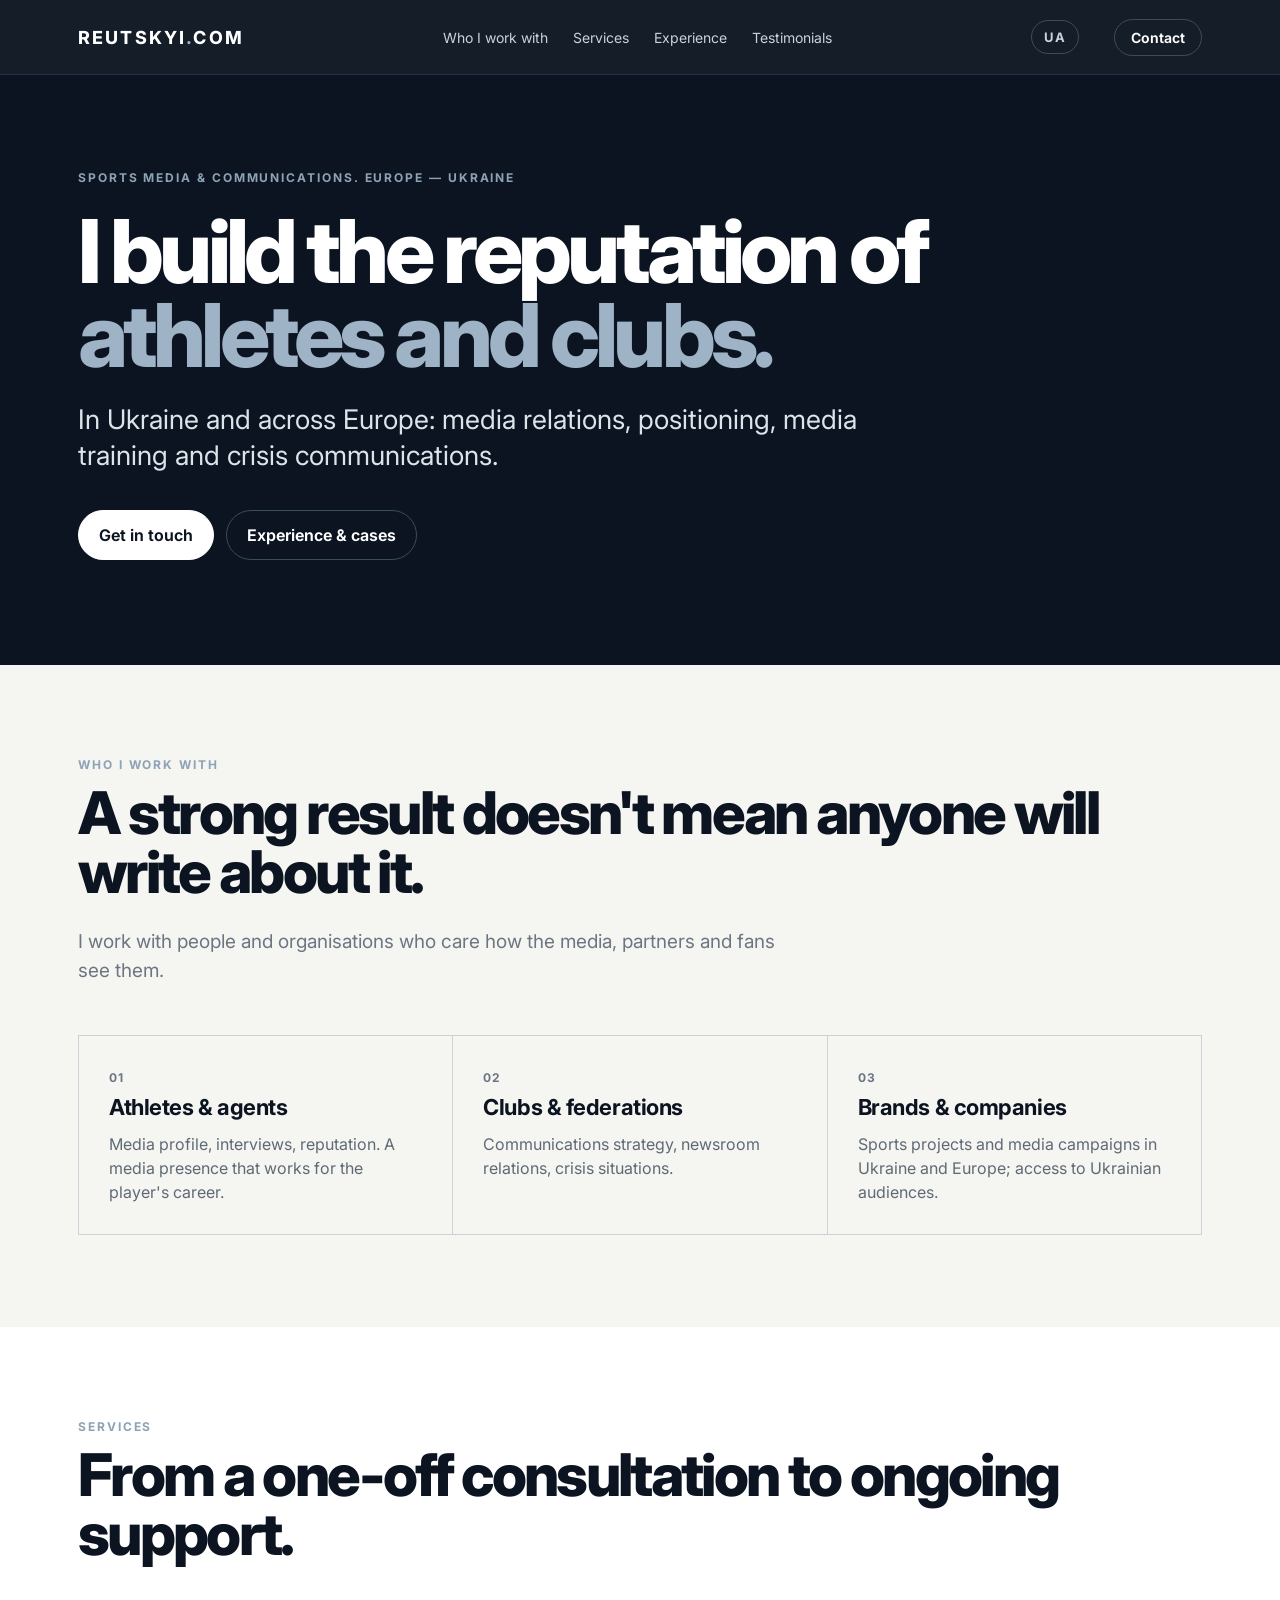
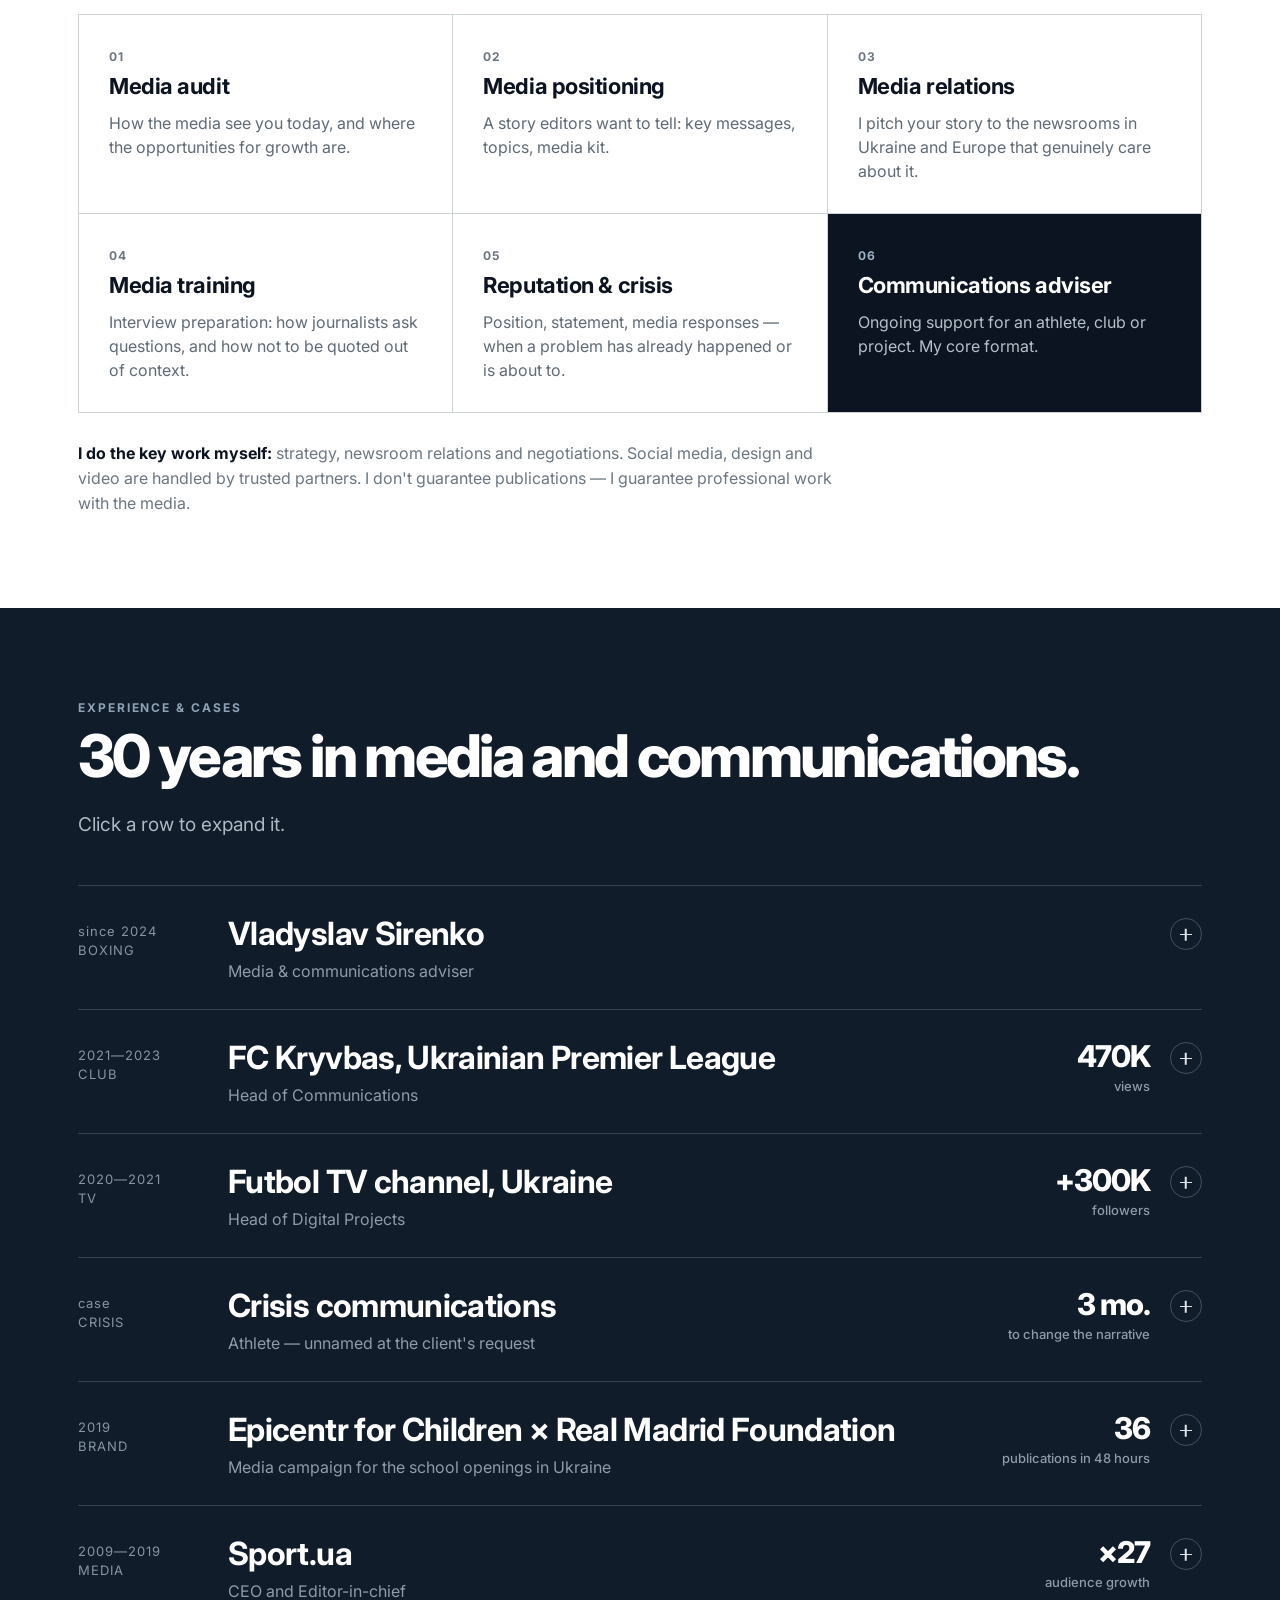
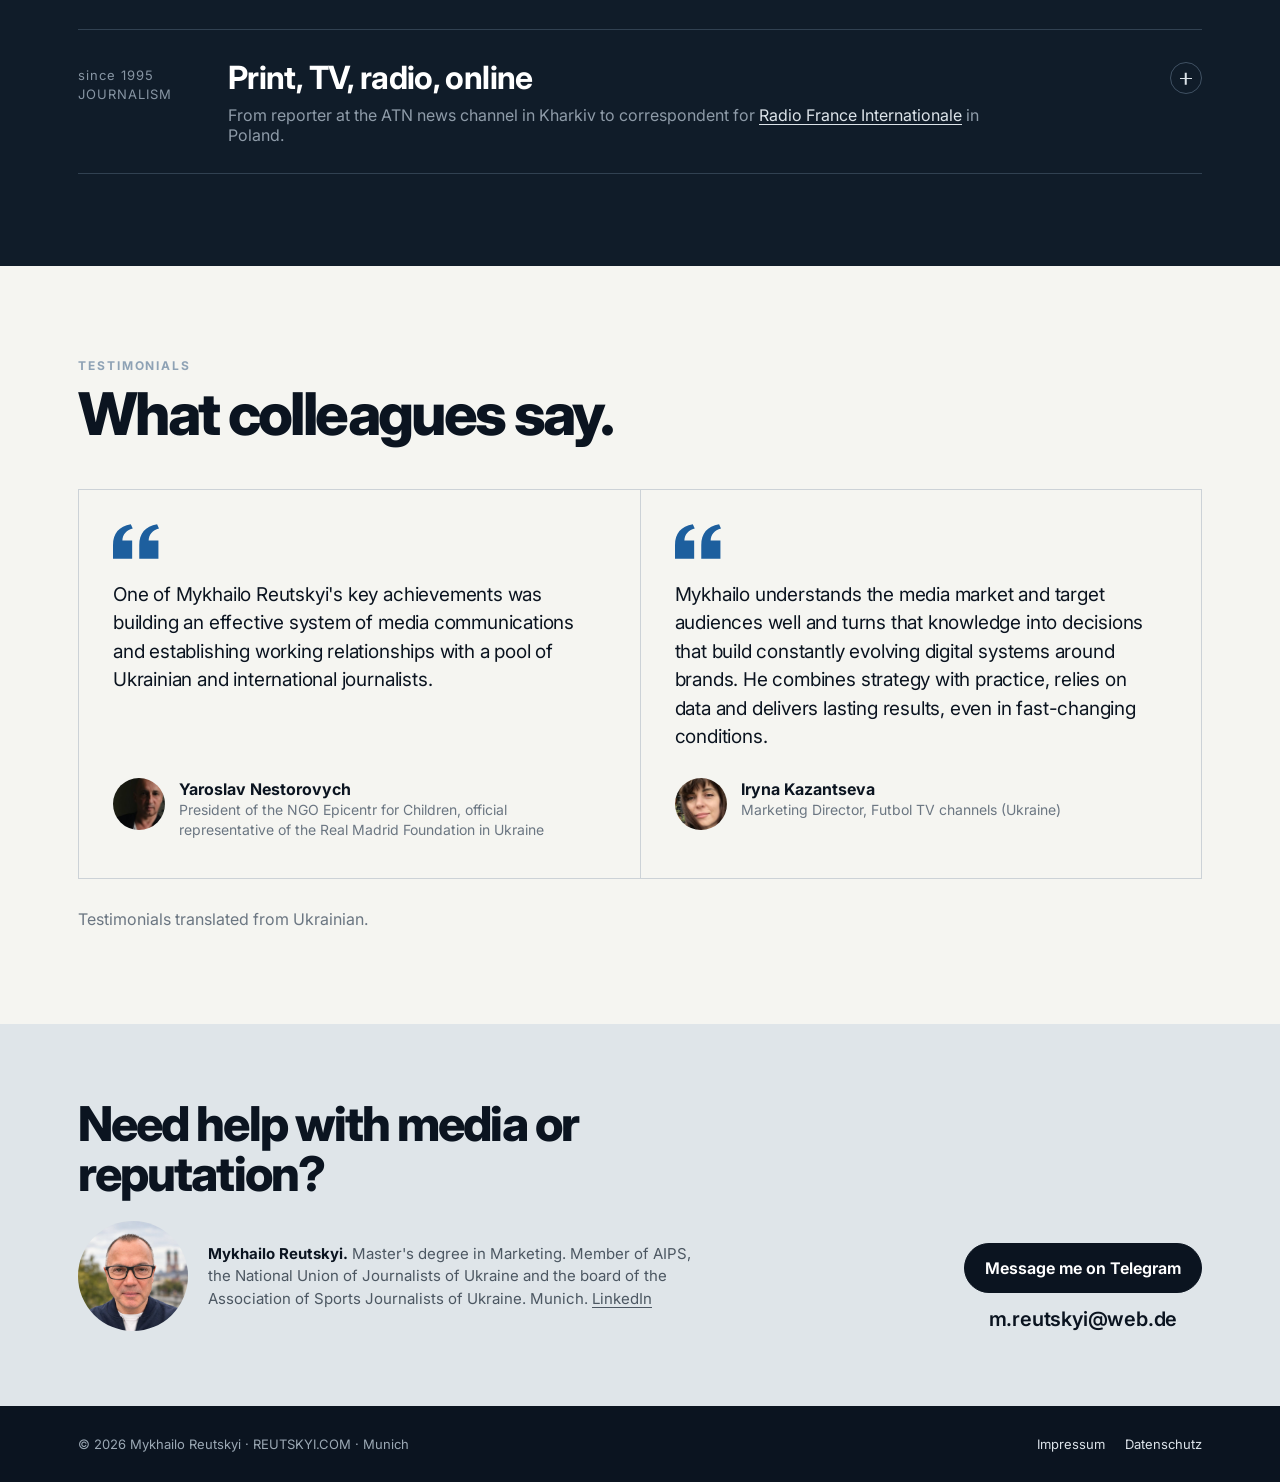
==== en/index.html @ 5bed71c7 "Add files via upload" ====
<!DOCTYPE html>
<html lang="en">
<head>
<meta charset="utf-8">
<meta name="viewport" content="width=device-width, initial-scale=1, viewport-fit=cover">
<title>Mykhailo Reutskyi — Sports PR &amp; Media Consultant | Ukraine ↔ Europe</title>
<meta name="description" content="Mykhailo Reutskyi, Munich. Media, PR and reputation for athletes and clubs in Ukraine and Europe: media relations, media training, crisis communications.">
<link rel="alternate" hreflang="uk" href="https://reutskyi.com/">
<link rel="alternate" hreflang="en" href="https://reutskyi.com/en/">
<link rel="alternate" hreflang="x-default" href="https://reutskyi.com/">
<link rel="canonical" href="https://reutskyi.com/en/">
<meta property="og:title" content="Mykhailo Reutskyi — Sports PR &amp; Media Consultant">
<meta property="og:description" content="Mykhailo Reutskyi, Munich. Media, PR and reputation for athletes and clubs in Ukraine and Europe: media relations, media training, crisis communications.">
<meta property="og:type" content="website">
<meta property="og:url" content="https://reutskyi.com/en/">
<meta property="og:locale" content="en_GB">
<meta property="og:locale:alternate" content="uk_UA">
<meta name="twitter:card" content="summary_large_image">
<meta property="og:image:width" content="1200">
<meta property="og:image:height" content="630">
<meta property="og:image" content="https://reutskyi.com/og-en.jpg">
<link rel="preload" href="/inter.woff2" as="font" type="font/woff2" crossorigin>
<link rel="stylesheet" href="/site.css?v=20261006">
<meta name="theme-color" content="#0b1420">
<link rel="icon" href="/favicon.ico" sizes="48x48">
<link rel="icon" type="image/png" href="/favicon-192.png" sizes="192x192">
<link rel="apple-touch-icon" href="/apple-touch-icon.png">
<script type="application/ld+json">
{
 "@context": "https://schema.org",
 "@type": "Person",
 "name": "Mykhailo Reutskyi",
 "alternateName": [
  "Михайло Реуцький",
  "Mikhail Reutskiy",
  "Michael Reutskyi"
 ],
 "url": "https://reutskyi.com/en/",
 "image": "https://reutskyi.com/photo.jpg",
 "jobTitle": "Sports communications and media consultant",
 "description": "Sports communications and media between Ukraine and Europe: media audits, positioning, media relations, media training, reputation and crisis communications.",
 "email": "mailto:m.reutskyi@web.de",
 "address": {
  "@type": "PostalAddress",
  "addressLocality": "Munich",
  "addressCountry": "DE"
 },
 "sameAs": [
  "https://www.linkedin.com/in/reutskyi/"
 ],
 "memberOf": [
  {
   "@type": "Organization",
   "name": "AIPS — International Sports Press Association"
  },
  {
   "@type": "Organization",
   "name": "National Union of Journalists of Ukraine"
  },
  {
   "@type": "Organization",
   "name": "Association of Sports Journalists of Ukraine"
  }
 ],
 "knowsAbout": [
  "Sports communications",
  "Media relations",
  "Crisis communications",
  "Media training",
  "Sports marketing"
 ]
}
</script>
</head>
<body>

<header>
  <div class="wrap nav">
    <a class="logo" href="#top" aria-label="reutskyi.com">REUTSKYI<span>.</span>COM</a>
    <nav class="navlinks" aria-label="Main menu">
      <a href="#for">Who I work with</a>
      <a href="#formats">Services</a>
      <a href="#cases">Experience</a>
      <a href="#reviews">Testimonials</a>
    </nav>
    <a class="lang" href="/" hreflang="uk" lang="uk" aria-label="Українська версія">UA</a>
    <a class="navbtn" href="#contact">Contact</a>
  </div>
</header>

<main id="top">

<section class="hero">
  <div class="wrap">
    <p class="eyebrow">Sports media &amp; communications. Europe — Ukraine</p>
    <h1>I build the reputation of <span>athletes and&nbsp;clubs.</span></h1>
    <p class="lead">In Ukraine and across Europe: media relations, positioning, media training and crisis communications.</p>
    <div class="actions">
      <a class="btn primary" href="#contact">Get in touch</a>
      <a class="btn secondary" href="#cases">Experience &amp; cases</a>
    </div>
  </div>
</section>

<section class="section" id="for">
  <div class="wrap">
    <p class="eyebrow">Who I work with</p>
    <h2>A strong result doesn't mean anyone will write about it.</h2>
    <p class="intro">I work with people and organisations who care how the media, partners and fans see them.</p>
    <div class="grid3">
      <div class="cell"><b>01</b><h3>Athletes &amp; agents</h3><p>Media profile, interviews, reputation. A media presence that works for the player's career.</p></div>
      <div class="cell"><b>02</b><h3>Clubs &amp; federations</h3><p>Communications strategy, newsroom relations, crisis situations.</p></div>
      <div class="cell"><b>03</b><h3>Brands &amp; companies</h3><p>Sports projects and media campaigns in Ukraine and Europe; access to Ukrainian audiences.</p></div>
    </div>
  </div>
</section>

<section class="section white" id="formats">
  <div class="wrap">
    <p class="eyebrow">Services</p>
    <h2>From a one-off consultation to ongoing support.</h2>
    <div class="grid3">
      <div class="cell"><b>01</b><h3>Media audit</h3><p>How the media see you today, and where the opportunities for growth are.</p></div>
      <div class="cell"><b>02</b><h3>Media positioning</h3><p>A story editors want to tell: key messages, topics, media kit.</p></div>
      <div class="cell"><b>03</b><h3>Media relations</h3><p>I pitch your story to the newsrooms in Ukraine and Europe that genuinely care about it.</p></div>
      <div class="cell"><b>04</b><h3>Media training</h3><p>Interview preparation: how journalists ask questions, and how not to be quoted out of context.</p></div>
      <div class="cell"><b>05</b><h3>Reputation &amp; crisis</h3><p>Position, statement, media responses — when a problem has already happened or is about to.</p></div>
      <div class="cell key"><b>06</b><h3>Communications adviser</h3><p>Ongoing support for an athlete, club or project. My core format.</p></div>
    </div>
    <p class="note"><strong>I do the key work myself:</strong> strategy, newsroom relations and negotiations. Social media, design and video are handled by trusted partners. I don't guarantee publications — I guarantee professional work with the media.</p>
  </div>
</section>

<section class="section dark" id="cases">
  <div class="wrap">
    <p class="eyebrow">Experience &amp; cases</p>
    <h2>30 years in media and communications.</h2>
    <p class="intro">Click a row to expand it.</p>
    <div class="cases">
      <details class="case">
        <summary>
          <span class="case-num">since 2024<br>BOXING</span>
          <div><h3>Vladyslav Sirenko</h3><p class="case-meta">Media &amp; communications adviser</p></div>
          <span class="case-value"></span>
          <span class="tog" aria-hidden="true"></span>
        </summary>
        <div class="case-body one"><p>Media and communications for a Ukrainian heavyweight boxer competing under Zuffa Boxing.</p></div>
      </details>
      <details class="case">
        <summary>
          <span class="case-num">2021—2023<br>CLUB</span>
          <div><h3>FC Kryvbas, Ukrainian Premier League</h3><p class="case-meta">Head of Communications</p></div>
          <span class="case-value">470K<small>views</small></span>
          <span class="tog" aria-hidden="true"></span>
        </summary>
        <div class="case-body one"><p>Club communications — from daily newsroom work, exclusives and press trips to crisis situations; working with bloggers and international media.</p><p>Journalists and creators came to Kryvyi Rih to write and film about the club: <a href="https://www.theguardian.com/football/2022/aug/21/ukraine-fc-kryvbas-ignore-nearby-shells-as-new-season-looms" target="_blank" rel="noopener">The Guardian</a>, <a href="https://www.instagram.com/zoryalondonsk/" target="_blank" rel="noopener">Zorya Londonsk</a>, the YouTube shows <a href="https://www.youtube.com/watch?v=FBmzEO41YpI" target="_blank" rel="noopener">Bombardyr</a> and <a href="https://www.youtube.com/watch?v=1__1Q5OuF3I" target="_blank" rel="noopener">Trendets</a>, and others. The two films drew <strong>more than 470,000 views</strong>.</p></div>
      </details>
      <details class="case">
        <summary>
          <span class="case-num">2020—2021<br>TV</span>
          <div><h3>Futbol TV channel, Ukraine</h3><p class="case-meta">Head of Digital Projects</p></div>
          <span class="case-value">+300K<small>followers</small></span>
          <span class="tog" aria-hidden="true"></span>
        </summary>
        <div class="case-body one"><p>Website and social media strategy; repackaging TV content for online audiences.</p><p>In autumn 2020, footballua.tv was among Ukraine's top three sports websites according to Gemius; +300,000 social media followers in 11 months.</p></div>
      </details>
      <details class="case">
        <summary>
          <span class="case-num">case<br>CRISIS</span>
          <div><h3>Crisis communications</h3><p class="case-meta">Athlete — unnamed at the client's request</p></div>
          <span class="case-value">3 mo.<small>to change the narrative</small></span>
          <span class="tog" aria-hidden="true"></span>
        </summary>
        <div class="case-body one"><p>After an unfortunate interview with a foreign publication, the first page of Google results for the player's name filled up with negative coverage. Within three months, positive news outweighed the negative narrative: the media started talking about the player in a different way. Later, the crisis coverage disappeared from the first page of Google altogether.</p></div>
      </details>
      <details class="case">
        <summary>
          <span class="case-num">2019<br>BRAND</span>
          <div><h3>Epicentr for Children × Real Madrid Foundation</h3><p class="case-meta">Media campaign for the school openings in Ukraine</p></div>
          <span class="case-value">36<small>publications in 48 hours</small></span>
          <span class="tog" aria-hidden="true"></span>
        </summary>
        <div class="case-body one"><p>Two social sports schools for 355 children, opened by Real Madrid legends Claude Makélélé and Emilio Butragueño. 36 media placements in 48 hours.</p></div>
      </details>
      <details class="case">
        <summary>
          <span class="case-num">2009—2019<br>MEDIA</span>
          <div><h3>Sport.ua</h3><p class="case-meta">CEO and Editor-in-chief</p></div>
          <span class="case-value">×27<small>audience growth</small></span>
          <span class="tog" aria-hidden="true"></span>
        </summary>
        <div class="case-body one"><p>The audience grew from 400,000 to more than 11 million users a month. Ukraine's leading general sports website.</p></div>
      </details>
      <details class="case">
        <summary>
          <span class="case-num">since 1995<br>JOURNALISM</span>
          <div><h3>Print, TV, radio, online</h3><p class="case-meta">From reporter at the ATN news channel in Kharkiv to correspondent for <a href="https://www.rfi.fr/uk/%D0%B0%D0%B2%D1%82%D0%BE%D1%80/%D0%BC%D0%B8%D1%85%D0%B0%D0%B9%D0%BB%D0%BE-%D1%80%D0%B5%D1%83%D1%86%D1%8C%D0%BA%D0%B8%D0%B9/" target="_blank" rel="noopener">Radio France Internationale</a> in Poland.</p></div>
          <span class="case-value"></span>
          <span class="tog" aria-hidden="true"></span>
        </summary>
        <div class="case-body one"><p>Published in: Den newspaper; Sport.ua, Champion, Xsport, Tribuna and other websites.</p></div>
      </details>
    </div>
  </div>
</section>

<section class="section" id="reviews">
  <div class="wrap">
    <p class="eyebrow">Testimonials</p>
    <h2>What colleagues say.</h2>
    <div class="reviews">
      <figure class="review">
        <blockquote>One of Mykhailo Reutskyi's key achievements was building an effective system of media communications and establishing working relationships with a pool of Ukrainian and international journalists.</blockquote>
        <figcaption><img src="/nestorovych.jpg" width="220" height="220" loading="lazy" alt="Yaroslav Nestorovych"><span><b>Yaroslav Nestorovych</b>President of the NGO Epicentr for Children, official representative of the Real Madrid Foundation in Ukraine</span></figcaption>
      </figure>
      <figure class="review">
        <blockquote>Mykhailo understands the media market and target audiences well and turns that knowledge into decisions that build constantly evolving digital systems around brands. He combines strategy with practice, relies on data and delivers lasting results, even in fast-changing conditions.</blockquote>
        <figcaption><img src="/kazantseva.jpg" width="220" height="220" loading="lazy" alt="Iryna Kazantseva"><span><b>Iryna Kazantseva</b>Marketing Director, Futbol TV channels (Ukraine)</span></figcaption>
      </figure>
    </div>
    <p class="note">Testimonials translated from Ukrainian.</p>
  </div>
</section>

<section class="cta" id="contact">
  <div class="wrap cta-inner">
    <div>
      <h2>Need help with media or reputation?</h2>
      <div class="me">
        <img src="/photo.jpg" width="640" height="640" alt="Mykhailo Reutskyi">
        <p><b>Mykhailo Reutskyi.</b> Master's degree in Marketing. Member of AIPS, the National Union of Journalists of Ukraine and the board of the Association of Sports Journalists of Ukraine. Munich. <a href="https://www.linkedin.com/in/reutskyi/" target="_blank" rel="noopener">LinkedIn</a></p>
      </div>
    </div>
    <div class="contact">
      <div class="cbtns"><a class="btn primary dark" href="https://t.me/metarem" target="_blank" rel="noopener">Message me on Telegram</a></div>
      <p class="mail">m.reutskyi@web.de</p>
    </div>
  </div>
</section>

</main>

<footer>
  <div class="wrap footerrow">
    <span>© 2026 Mykhailo Reutskyi · REUTSKYI.COM · Munich</span>
    <nav aria-label="Legal"><a href="/impressum.html">Impressum</a><a href="/datenschutz.html">Datenschutz</a></nav>
  </div>
</footer>

</body>
</html>
---- site.css ----
@font-face{font-family:"Inter";src:url(/inter.woff2) format("woff2");font-weight:100 900;font-display:swap}
:root{--ink:#0b1420;--paper:#f5f5f1;--muted:#6b7682;--line:#ccd2d7;--accent:#1d5f9e;--white:#fff;--max:1180px}
*{box-sizing:border-box}html{scroll-behavior:smooth;scroll-padding-top:80px}
body{margin:0;background:var(--paper);color:var(--ink);font-family:"Inter",ui-sans-serif,system-ui,-apple-system,BlinkMacSystemFont,"Segoe UI",sans-serif;-webkit-font-smoothing:antialiased}
a{color:inherit;text-decoration:none}
:focus-visible{outline:2px solid #9fb3c6;outline-offset:3px}
img{max-width:100%;display:block}
.wrap{max-width:var(--max);margin:auto;padding:0 28px}
header{position:sticky;top:0;z-index:20;background:rgba(11,20,32,.96);color:#fff;border-bottom:1px solid #233142;backdrop-filter:blur(12px);-webkit-backdrop-filter:blur(12px)}
.nav{height:74px;display:flex;align-items:center;justify-content:space-between;gap:25px}
.logo{font-size:18px;font-weight:750;letter-spacing:.12em;white-space:nowrap}.logo span{color:#9fb3c6}
.navlinks{display:flex;gap:25px;font-size:14px;color:#cbd2da}.navlinks a:hover{color:#fff}
.navbtn{border:1px solid #3a4c60;border-radius:999px;padding:9px 16px;font-size:14px;font-weight:650}
.hero{background:var(--ink);color:#fff;padding:95px 0 105px}
.eyebrow{text-transform:uppercase;letter-spacing:.16em;color:#8ea2b5;font-size:12px;font-weight:700;margin:0}
.hero h1{font-size:clamp(44px,7.4vw,88px);line-height:.96;letter-spacing:-.055em;max-width:950px;margin:24px 0;font-weight:800}
.hero h1 span{color:#9fb3c6}
.lead{font-size:clamp(19px,2.3vw,27px);line-height:1.35;max-width:800px;color:#dce3e9;margin:0}
.actions{display:flex;flex-wrap:wrap;gap:12px;margin-top:35px}
.btn{display:inline-block;padding:14px 20px;border-radius:999px;border:1px solid #3a4c60;font-weight:650}
.btn.primary{background:#fff;color:var(--ink);border-color:#fff}.btn.secondary{color:#fff}
.metrics{display:grid;grid-template-columns:repeat(4,1fr);gap:1px;background:#2a3948;margin-top:70px}
.metric{background:var(--ink);padding:25px}.metric strong{display:block;font-size:39px;letter-spacing:-.04em;font-weight:800}.metric small{color:#9eabb8;line-height:1.35;font-size:14px}
.section{padding:92px 0}.section.dark{background:#101c29;color:#fff}.section.white{background:#fff}
.section h2{font-size:clamp(34px,4.6vw,60px);line-height:1;letter-spacing:-.045em;margin:12px 0 25px;font-weight:800}
.intro{max-width:700px;color:var(--muted);font-size:19px;line-height:1.55;margin:0}.dark .intro{color:#aeb9c4}
.grid3{display:grid;grid-template-columns:repeat(3,1fr);gap:1px;background:var(--line);margin-top:50px;border:1px solid var(--line)}
.cell{background:var(--paper);padding:30px;min-height:190px}.white .cell{background:#fff}
.cell b{font-size:12px;color:var(--muted);letter-spacing:.08em}
.cell h3{font-size:22px;margin:8px 0 12px;letter-spacing:-.02em}
.cell p{color:#5f6a75;line-height:1.5;margin:0}
.cell.key{background:var(--ink);color:#fff}.cell.key p{color:#b6c0ca}.cell.key b{color:#9fb3c6}
.note{margin:28px 0 0;color:var(--muted);font-size:16px;line-height:1.55;max-width:760px}.note strong{color:var(--ink)}
.cases{margin-top:45px;border-top:1px solid #314151}
.case{border-bottom:1px solid #314151;padding:28px 0}
.case>summary{list-style:none;display:grid;grid-template-columns:130px 1fr 150px 32px;gap:20px;align-items:start;cursor:pointer}
.case>summary::-webkit-details-marker{display:none}
.case-num{color:#8795a3;font-size:13px;letter-spacing:.08em;padding-top:8px}
.case h3{font-size:clamp(22px,2.8vw,32px);margin:0 0 8px;letter-spacing:-.02em}
.case-meta{color:#8e9ba8;margin:0}
.case-value{text-align:right;font-size:30px;font-weight:800;letter-spacing:-.03em}
.case>summary:hover h3{color:#9fb3c6}
.case-body{display:grid;grid-template-columns:1fr 1fr;gap:35px;padding:22px 170px 6px 150px}
.case-body p{color:#b6c0ca;line-height:1.55;margin:0}
.case-body a{color:#fff;text-decoration:underline;text-underline-offset:3px}
.tags{grid-column:1/-1}
.tag{display:inline-block;border:1px solid #405163;border-radius:999px;padding:6px 10px;font-size:12px;color:#b7c3ce;margin:4px 4px 0 0}
.reviews{display:grid;grid-template-columns:1fr 1fr;gap:1px;background:var(--line);margin-top:45px;border:1px solid var(--line)}
.review{margin:0;background:var(--paper);padding:34px;display:flex;flex-direction:column;justify-content:space-between;gap:26px}
.review blockquote{margin:0;font-size:19px;line-height:1.5;letter-spacing:-.01em}
.review figcaption{display:flex;align-items:center;gap:14px;font-size:14px;color:var(--muted);line-height:1.4}
.review figcaption img{width:52px;height:52px;border-radius:50%;object-fit:cover;flex:none}
.review figcaption b{display:block;color:var(--ink);font-size:16px}
.cta{background:#dfe5e9;padding:75px 0}
.cta-inner{display:flex;justify-content:space-between;align-items:end;gap:35px}
.cta h2{margin:0 0 22px;max-width:700px}
.me{display:flex;gap:16px;align-items:center;max-width:620px;color:#4c5762;font-size:15px;line-height:1.5}
.me img{width:72px;height:72px;border-radius:50%;object-fit:cover;flex:none}
.me b{color:var(--ink)}
.me a{text-decoration:underline;text-underline-offset:3px}
.contact{white-space:nowrap;text-align:right}
.contact .mail{display:block;margin-top:10px;color:#4c5762;font-size:15px}
footer{background:var(--ink);color:#9ba8b4;padding:30px 0;font-size:13px}
.footerrow{display:flex;justify-content:space-between;gap:20px;flex-wrap:wrap}
footer nav{display:flex;gap:20px}footer nav a{color:#dce3e9}
.legal-main{padding:80px 0}.legal{max-width:760px}
.legal h1{font-size:clamp(40px,6vw,64px);letter-spacing:-.045em;margin:0 0 28px}
.legal h2{font-size:22px;letter-spacing:-.02em;margin:34px 0 10px}
.legal p{color:#4c5762;line-height:1.6}.legal a{text-decoration:underline}
@media(max-width:900px){
 .navlinks{display:none}.wrap{padding:0 20px}.hero{padding:70px 0 75px}
 .metrics,.grid3{grid-template-columns:1fr 1fr}
 .case>summary{grid-template-columns:55px 1fr 90px}
 .case-body{grid-template-columns:1fr;padding:20px 0 0 75px}
 .reviews{grid-template-columns:1fr}
 .cta-inner{display:block}.contact{text-align:left;margin-top:28px}
}
@media(max-width:520px){
 .metrics,.grid3{grid-template-columns:1fr}.metric{padding:20px}
 .case>summary{grid-template-columns:1fr}.case-num{padding:0}.case-value{text-align:left;font-size:24px}
 .case-body{padding:16px 0 0}
 .review{padding:24px}
}
@media (prefers-reduced-motion:reduce){html{scroll-behavior:auto}}
.case-body.one{grid-template-columns:1fr;max-width:none}
.case-body.one p{max-width:70ch}
.case-num{line-height:1.5}
.cta h2{font-size:clamp(30px,4vw,48px);letter-spacing:-.04em;line-height:1.05;font-weight:800}
.metrics.one{grid-template-columns:auto;background:none;border-top:1px solid #2a3948;margin-top:60px}
.metrics.one .metric{padding:28px 0 0;display:flex;align-items:baseline;gap:14px}
.metrics.one small{font-size:16px}
.review blockquote::before{content:"";display:block;width:46px;height:35px;margin-bottom:22px;background-color:var(--accent);-webkit-mask:url("data:image/svg+xml,%3Csvg xmlns='http://www.w3.org/2000/svg' viewBox='0 0 48 36'%3E%3Cpath d='M0 36V22C0 9.6 6.2 2.2 18.6 0l2 4.4C13.6 6.4 10.2 10.6 9.8 17H20v19H0zm27.4 0V22C27.4 9.6 33.6 2.2 46 0l2 4.4c-7 2-10.4 6.2-10.8 12.6H47.4v19h-20z'/%3E%3C/svg%3E") no-repeat center/contain;mask:url("data:image/svg+xml,%3Csvg xmlns='http://www.w3.org/2000/svg' viewBox='0 0 48 36'%3E%3Cpath d='M0 36V22C0 9.6 6.2 2.2 18.6 0l2 4.4C13.6 6.4 10.2 10.6 9.8 17H20v19H0zm27.4 0V22C27.4 9.6 33.6 2.2 46 0l2 4.4c-7 2-10.4 6.2-10.8 12.6H47.4v19h-20z'/%3E%3C/svg%3E") no-repeat center/contain}
.review figcaption{min-height:66px;align-items:flex-start}
.case-body.one p+p{margin-top:12px}
.case-row{display:grid;grid-template-columns:130px 1fr 150px;gap:20px;align-items:start}
.case.static h3{cursor:default}
@media(max-width:900px){.case-row{grid-template-columns:55px 1fr 90px}}
@media(max-width:520px){.case-row{grid-template-columns:1fr}}
.case-meta a{color:#dce3e9;text-decoration:underline;text-underline-offset:3px}
.outlets{list-style:none;margin:0;padding:0;columns:2;column-gap:40px;color:#b6c0ca;line-height:1.5}.outlets li{break-inside:avoid;padding:6px 0;border-bottom:1px solid #243445}.outlets a{color:#fff;text-decoration:underline;text-underline-offset:3px}@media(max-width:700px){.outlets{columns:1}}
.btn.primary.dark{background:var(--ink);color:#fff;border-color:var(--ink)}
.contact .mail{display:flex;gap:10px;align-items:center;justify-content:flex-end;margin:12px 0 0;color:#4c5762;font-size:15px}
.copy{font:inherit;font-size:13px;border:1px solid #9aa6b1;background:transparent;border-radius:999px;padding:4px 10px;cursor:pointer;color:var(--ink)}
.copy:hover{background:#fff}
.mail-hint{margin:6px 0 0;font-size:12px;color:#7a8590;white-space:normal}
@media(max-width:900px){.contact .mail{justify-content:flex-start}}
.cbtns{display:flex;gap:10px;justify-content:flex-end;flex-wrap:wrap}
.btn.outline{border-color:var(--ink);color:var(--ink)}
.btn.outline:hover{background:#fff}
@media(max-width:900px){.cbtns{justify-content:flex-start}}
.contact .mail{font-size:20px;font-weight:600;color:var(--ink);letter-spacing:-.01em;margin-top:16px}
.case .tog{width:32px;height:32px;border:1px solid #405163;border-radius:50%;position:relative;margin-top:4px;transition:border-color .2s}
.case .tog::before,.case .tog::after{content:"";position:absolute;left:9px;right:9px;top:15px;height:1.5px;background:#dce3e9;transition:transform .25s}
.case .tog::after{transform:rotate(90deg)}
.case[open] .tog::after{transform:rotate(0)}
.case>summary:hover .tog{border-color:#9fb3c6}
@media(max-width:900px){.case>summary{grid-template-columns:55px 1fr 90px 32px}}
@media(max-width:520px){.case>summary{grid-template-columns:1fr 32px}.case>summary .case-num{grid-column:1}.case>summary>div{grid-column:1}.case>summary .case-value{grid-column:1}.case>summary .tog{grid-column:2;grid-row:1}}
.case-body.one{gap:12px}.case-body.one p+p{margin-top:0}
.case-value small{display:block;font-size:13px;font-weight:500;letter-spacing:0;color:#8e9ba8;margin-top:4px;line-height:1.3}
@media(max-width:520px){.case-value small{display:inline;margin-left:8px}}
.cta .contact{display:flex;flex-direction:column;align-items:stretch;text-align:center}
.cta .contact .cbtns{justify-content:center}
.cta .contact .cbtns .btn{width:100%;text-align:center}
.cta .contact .mail{justify-content:center;text-align:center;margin-top:14px}
@media(max-width:900px){.cta .contact{align-items:flex-start;text-align:left}.cta .contact .cbtns .btn{width:auto}.cta .contact .mail{justify-content:flex-start;text-align:left}}
.nav{justify-content:flex-start}
.navlinks{margin:0 auto}
.nav .lang{font-size:13px;font-weight:700;letter-spacing:.08em;color:#cbd2da;border:1px solid #3a4c60;border-radius:999px;padding:8px 12px;margin-right:10px}
.nav .lang:hover{color:#fff}
@media(max-width:900px){.nav .lang{margin-left:auto}}
.me{gap:20px}.me img{width:110px;height:110px}@media(max-width:520px){.me img{width:88px;height:88px}}
/* mobile-nav-fit */@media(max-width:520px){.nav{gap:10px}.logo{font-size:15px;letter-spacing:.08em}.navbtn{padding:8px 12px;font-size:13px}.nav .lang{padding:7px 9px;margin-right:4px;font-size:12px}}
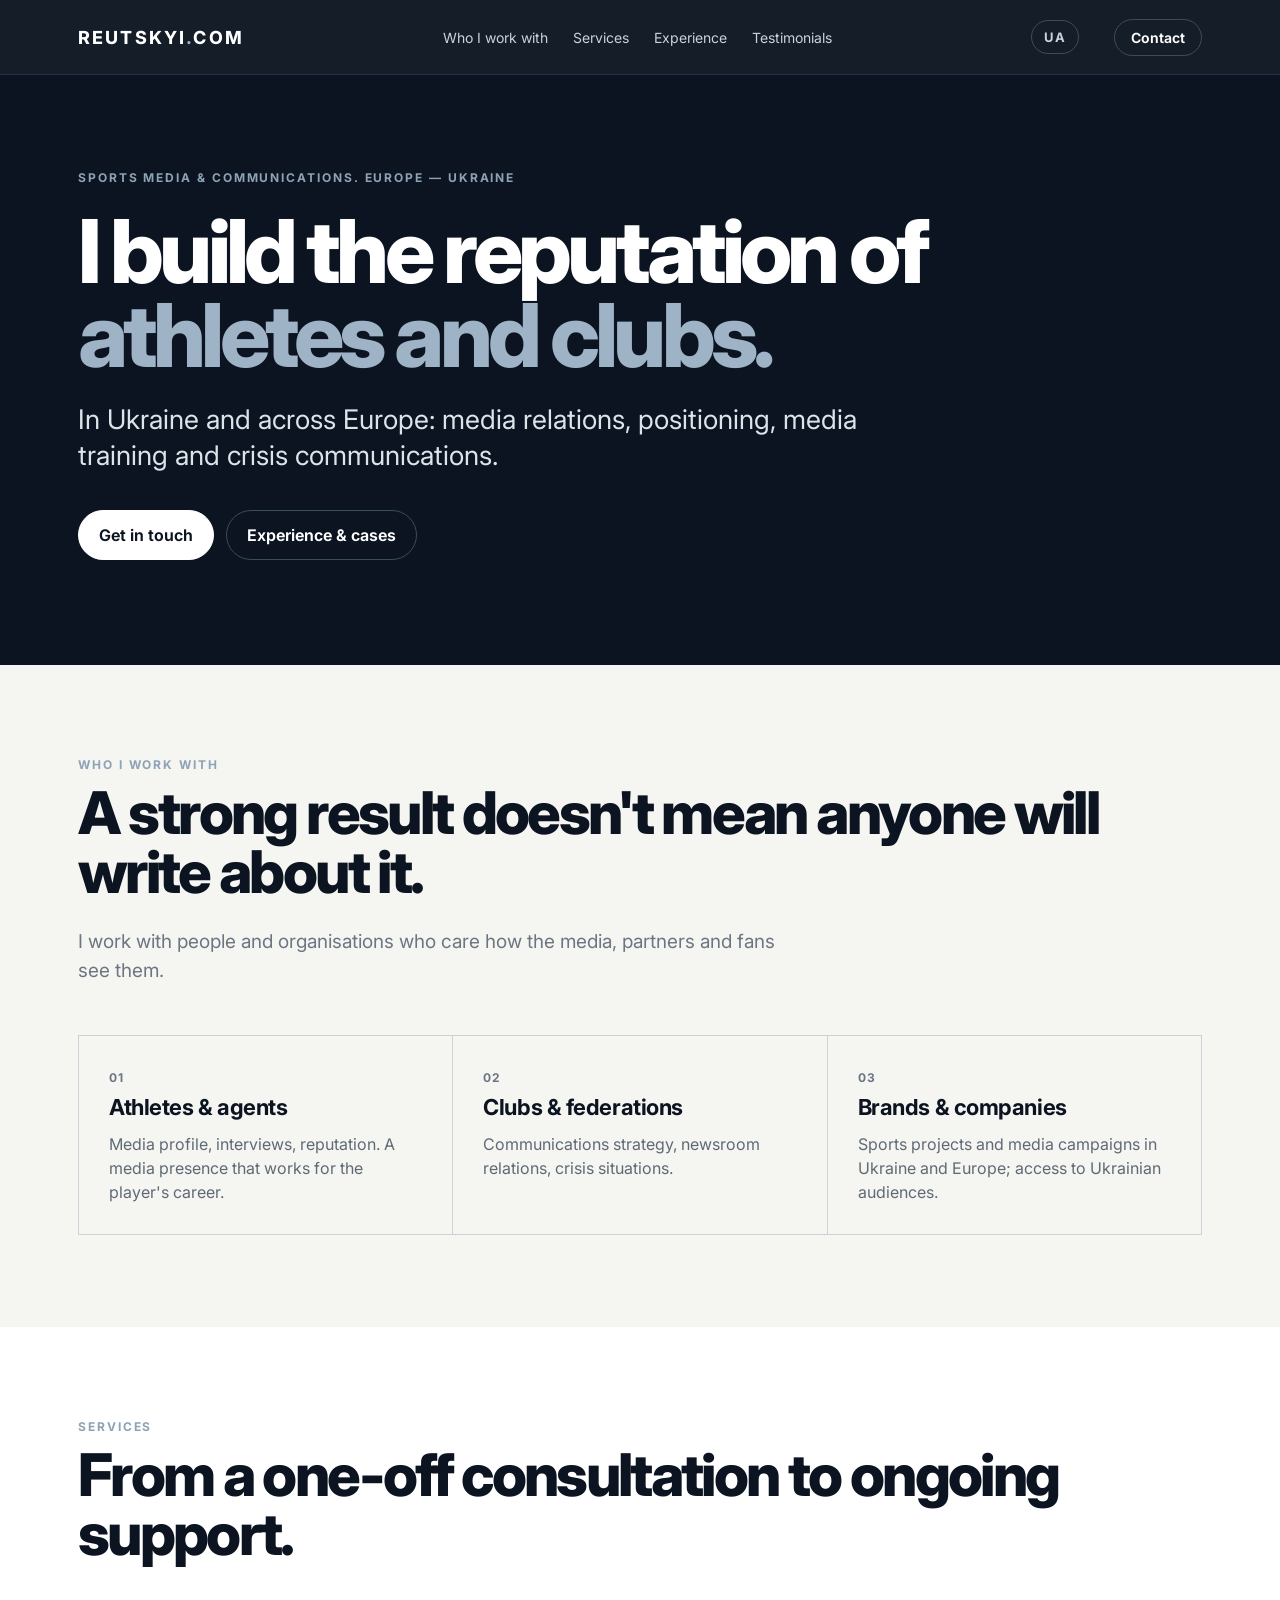
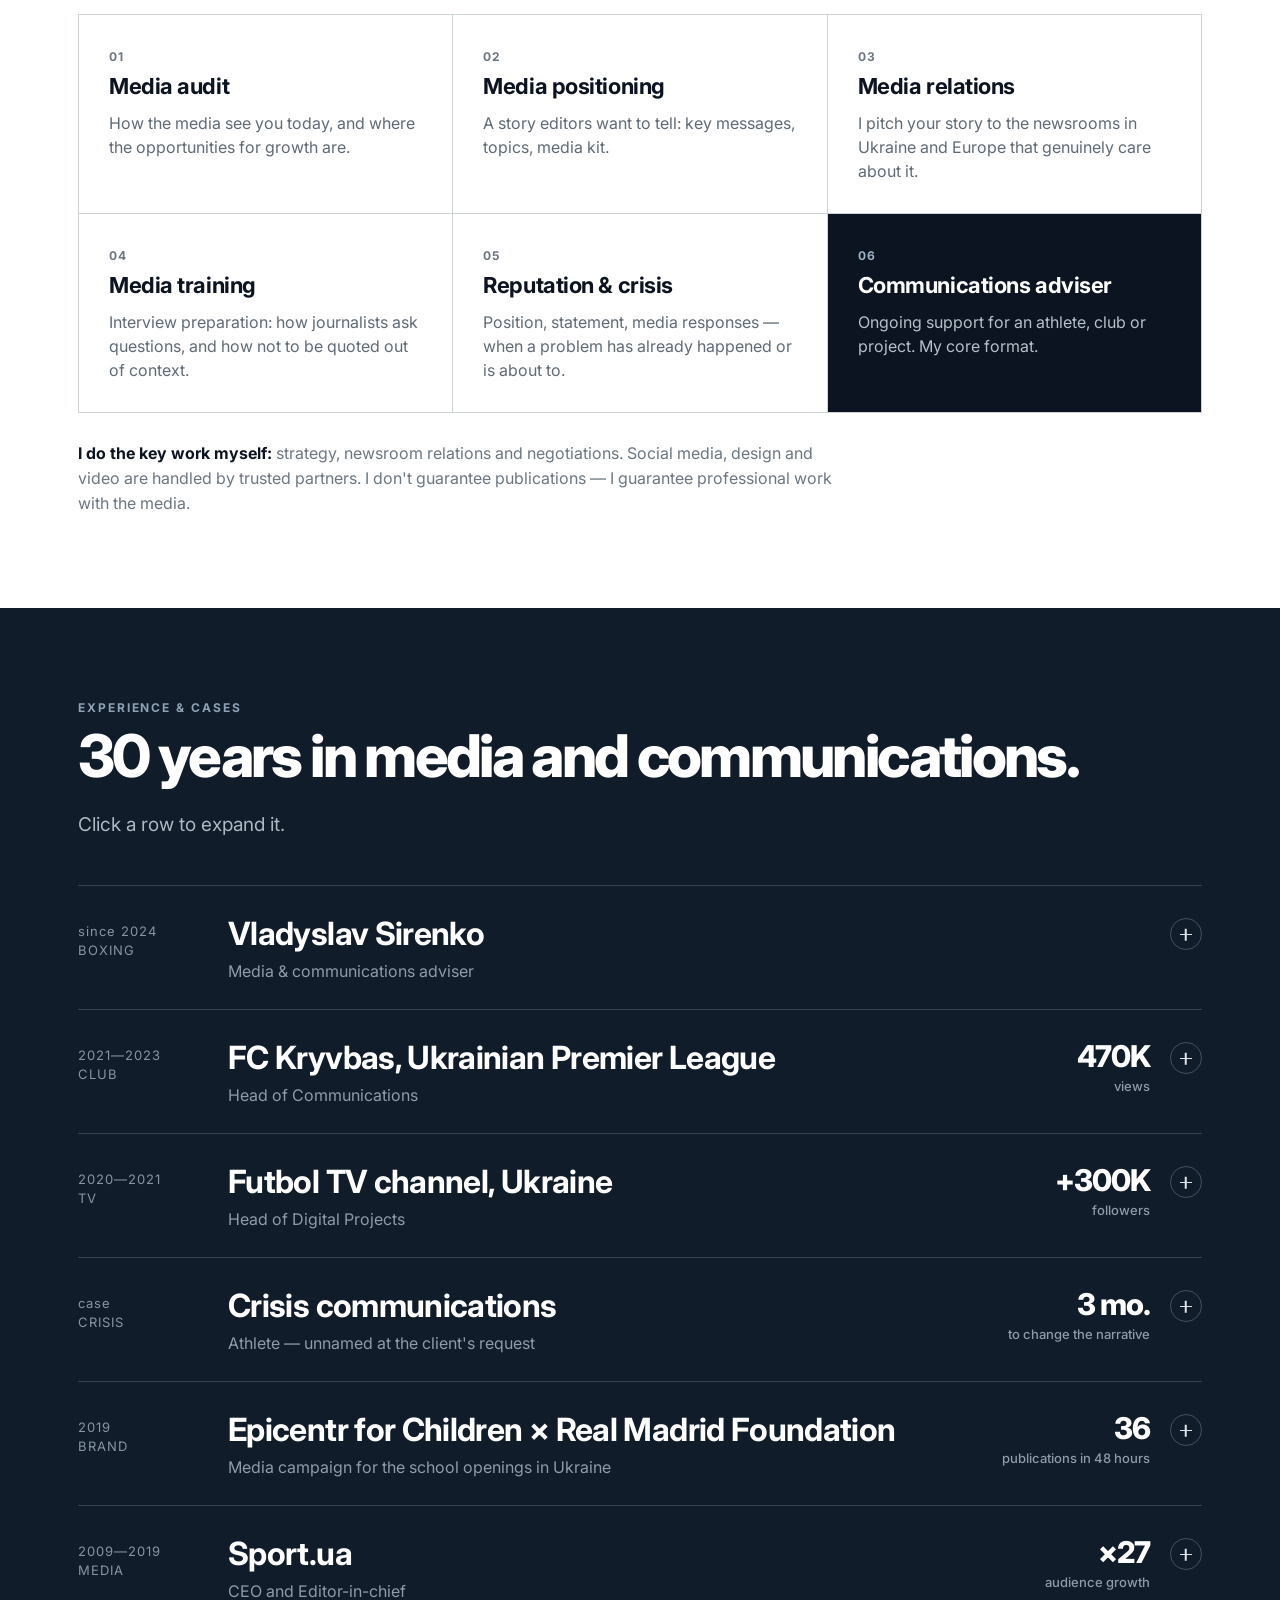
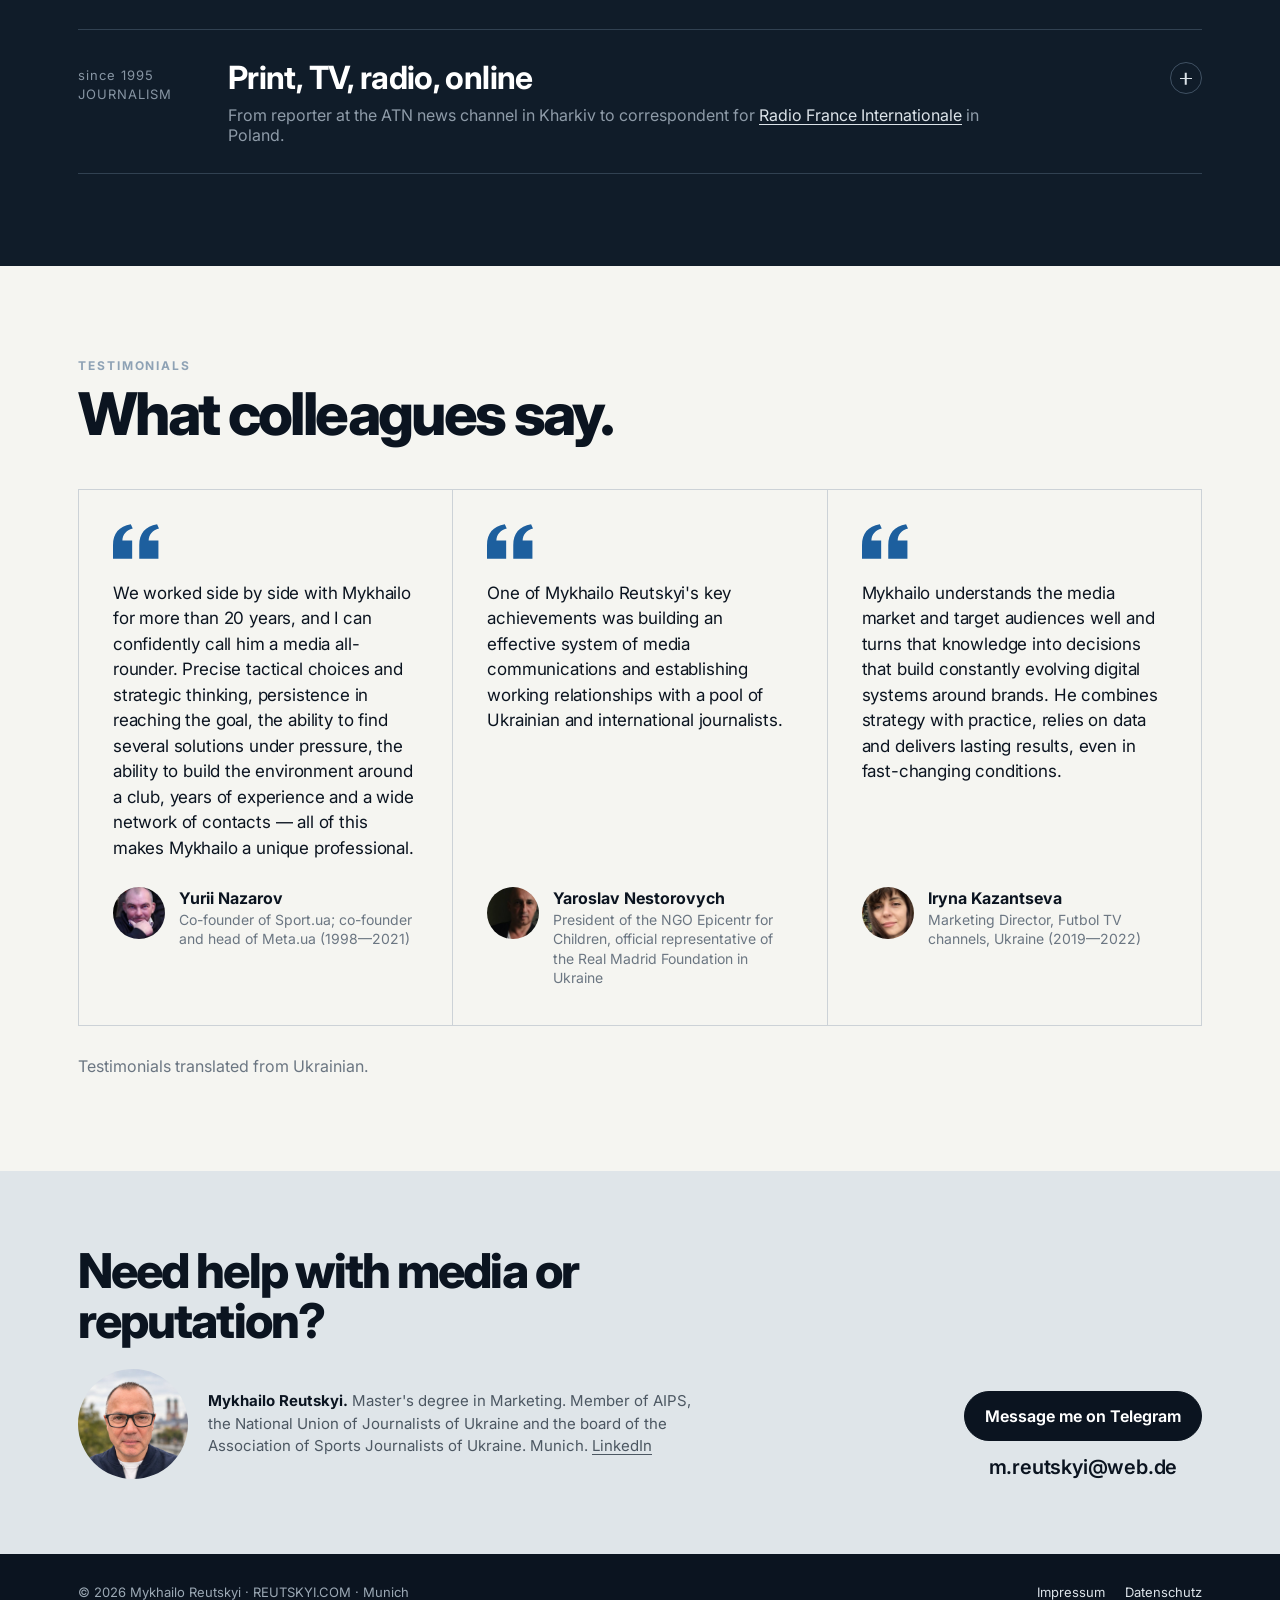
==== commit e7bf1b80: "Add files via upload" ====
--- a/en/index.html
+++ b/en/index.html
@@ -20,7 +20,7 @@
 <meta property="og:image:height" content="630">
 <meta property="og:image" content="https://reutskyi.com/og-en.jpg">
 <link rel="preload" href="/inter.woff2" as="font" type="font/woff2" crossorigin>
-<link rel="stylesheet" href="/site.css?v=20261006">
+<link rel="stylesheet" href="/site.css?v=20261007">
 <meta name="theme-color" content="#0b1420">
 <link rel="icon" href="/favicon.ico" sizes="48x48">
 <link rel="icon" type="image/png" href="/favicon-192.png" sizes="192x192">
@@ -210,12 +210,16 @@
     <h2>What colleagues say.</h2>
     <div class="reviews">
       <figure class="review">
+        <blockquote>We worked side by side with Mykhailo for more than 20 years, and I can confidently call him a media all-rounder. Precise tactical choices and strategic thinking, persistence in reaching the goal, the ability to find several solutions under pressure, the ability to build the environment around a club, years of experience and a wide network of contacts — all of this makes Mykhailo a unique professional.</blockquote>
+        <figcaption><img src="/nazarov.jpg" width="220" height="220" loading="lazy" alt="Yurii Nazarov"><span><b>Yurii Nazarov</b>Co-founder of Sport.ua; co-founder and head of Meta.ua (1998—2021)</span></figcaption>
+      </figure>
+      <figure class="review">
         <blockquote>One of Mykhailo Reutskyi's key achievements was building an effective system of media communications and establishing working relationships with a pool of Ukrainian and international journalists.</blockquote>
         <figcaption><img src="/nestorovych.jpg" width="220" height="220" loading="lazy" alt="Yaroslav Nestorovych"><span><b>Yaroslav Nestorovych</b>President of the NGO Epicentr for Children, official representative of the Real Madrid Foundation in Ukraine</span></figcaption>
       </figure>
       <figure class="review">
         <blockquote>Mykhailo understands the media market and target audiences well and turns that knowledge into decisions that build constantly evolving digital systems around brands. He combines strategy with practice, relies on data and delivers lasting results, even in fast-changing conditions.</blockquote>
-        <figcaption><img src="/kazantseva.jpg" width="220" height="220" loading="lazy" alt="Iryna Kazantseva"><span><b>Iryna Kazantseva</b>Marketing Director, Futbol TV channels (Ukraine)</span></figcaption>
+        <figcaption><img src="/kazantseva.jpg" width="220" height="220" loading="lazy" alt="Iryna Kazantseva"><span><b>Iryna Kazantseva</b>Marketing Director, Futbol TV channels, Ukraine (2019—2022)</span></figcaption>
       </figure>
     </div>
     <p class="note">Testimonials translated from Ukrainian.</p>
--- a/site.css
+++ b/site.css
@@ -131,3 +131,6 @@
 @media(max-width:900px){.nav .lang{margin-left:auto}}
 .me{gap:20px}.me img{width:110px;height:110px}@media(max-width:520px){.me img{width:88px;height:88px}}
 /* mobile-nav-fit */@media(max-width:520px){.nav{gap:10px}.logo{font-size:15px;letter-spacing:.08em}.navbtn{padding:8px 12px;font-size:13px}.nav .lang{padding:7px 9px;margin-right:4px;font-size:12px}}
+.review .avatar{width:52px;height:52px;border-radius:50%;flex:none;display:grid;place-items:center;background:#0b1420;color:#fff;font-weight:700;font-size:16px;letter-spacing:.02em}
+@media(min-width:1101px){.reviews{grid-template-columns:repeat(3,1fr)}.review blockquote{font-size:17px}}
+@media(min-width:1101px){.review figcaption{min-height:104px}}
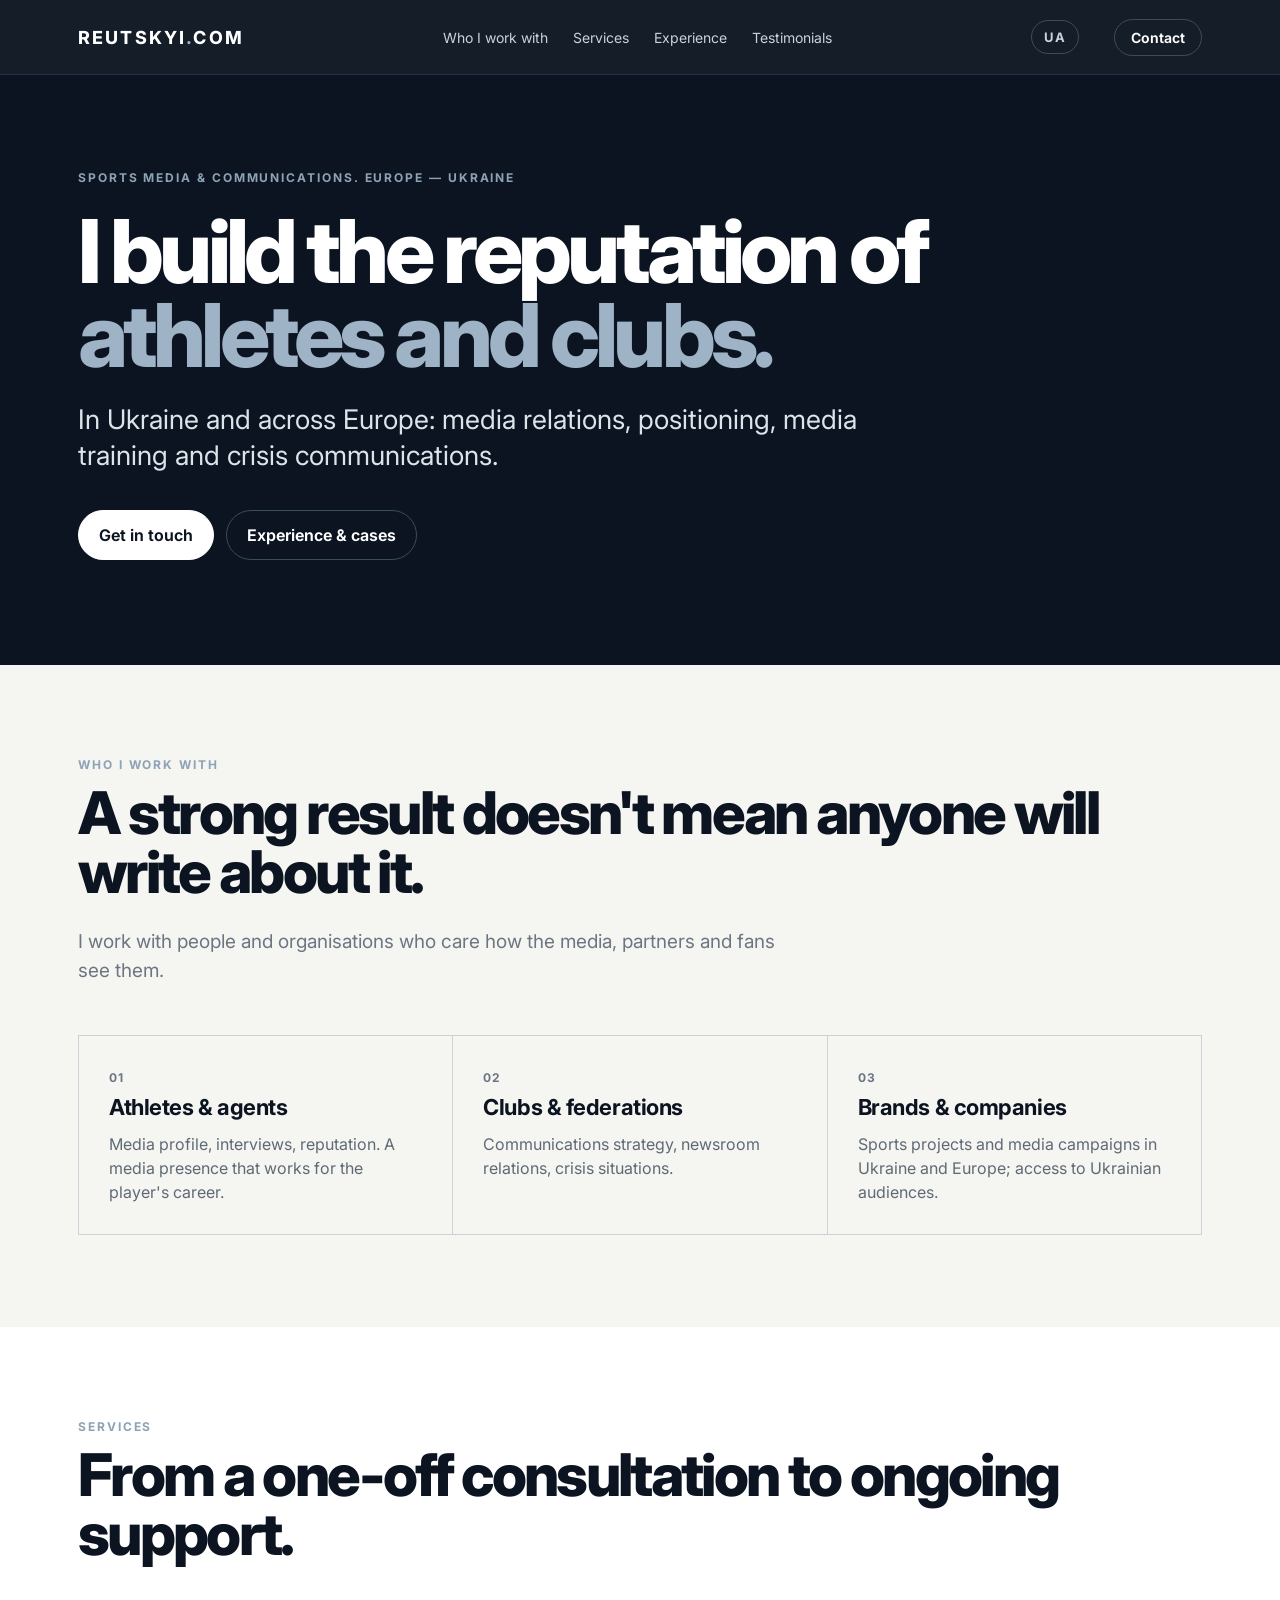
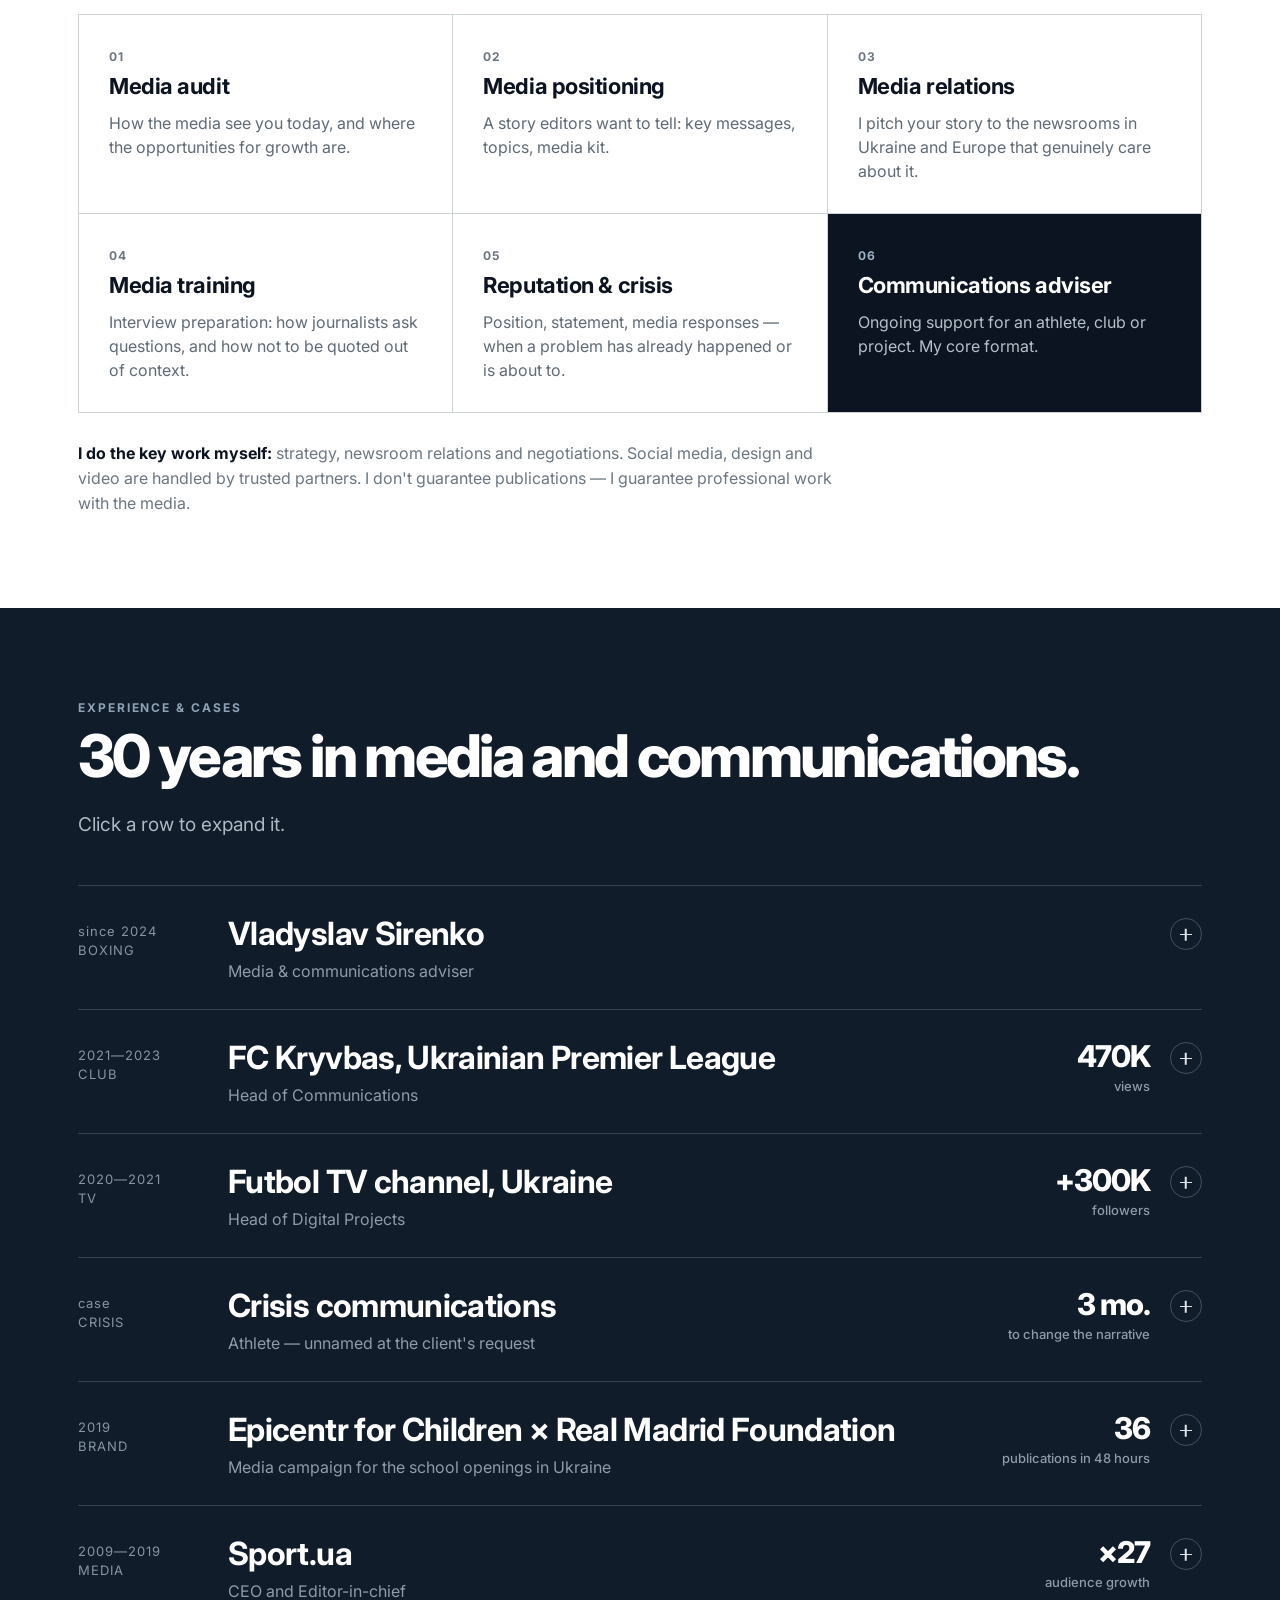
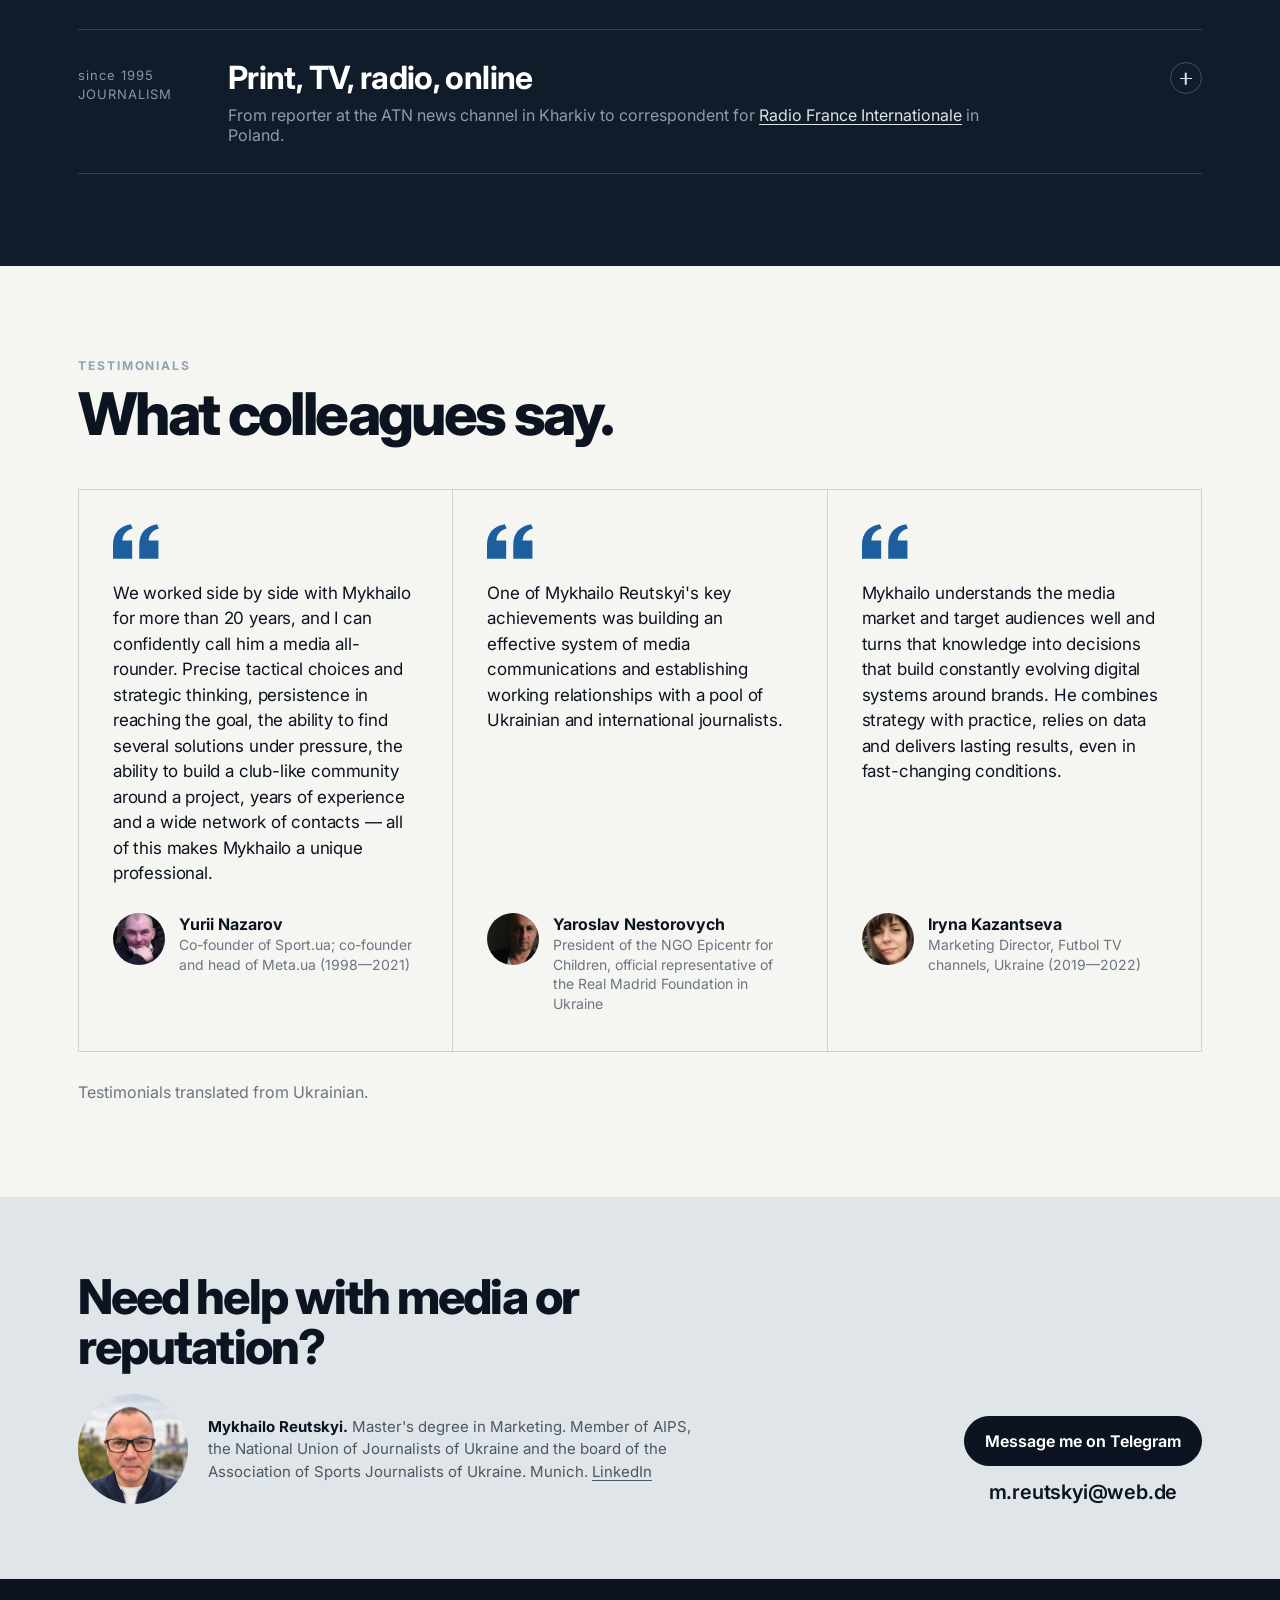
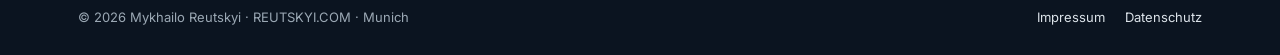
==== commit 6410971a: "Add files via upload" ====
--- a/en/index.html
+++ b/en/index.html
@@ -210,7 +210,7 @@
     <h2>What colleagues say.</h2>
     <div class="reviews">
       <figure class="review">
-        <blockquote>We worked side by side with Mykhailo for more than 20 years, and I can confidently call him a media all-rounder. Precise tactical choices and strategic thinking, persistence in reaching the goal, the ability to find several solutions under pressure, the ability to build the environment around a club, years of experience and a wide network of contacts — all of this makes Mykhailo a unique professional.</blockquote>
+        <blockquote>We worked side by side with Mykhailo for more than 20 years, and I can confidently call him a media all-rounder. Precise tactical choices and strategic thinking, persistence in reaching the goal, the ability to find several solutions under pressure, the ability to build a club-like community around a project, years of experience and a wide network of contacts — all of this makes Mykhailo a unique professional.</blockquote>
         <figcaption><img src="/nazarov.jpg" width="220" height="220" loading="lazy" alt="Yurii Nazarov"><span><b>Yurii Nazarov</b>Co-founder of Sport.ua; co-founder and head of Meta.ua (1998—2021)</span></figcaption>
       </figure>
       <figure class="review">
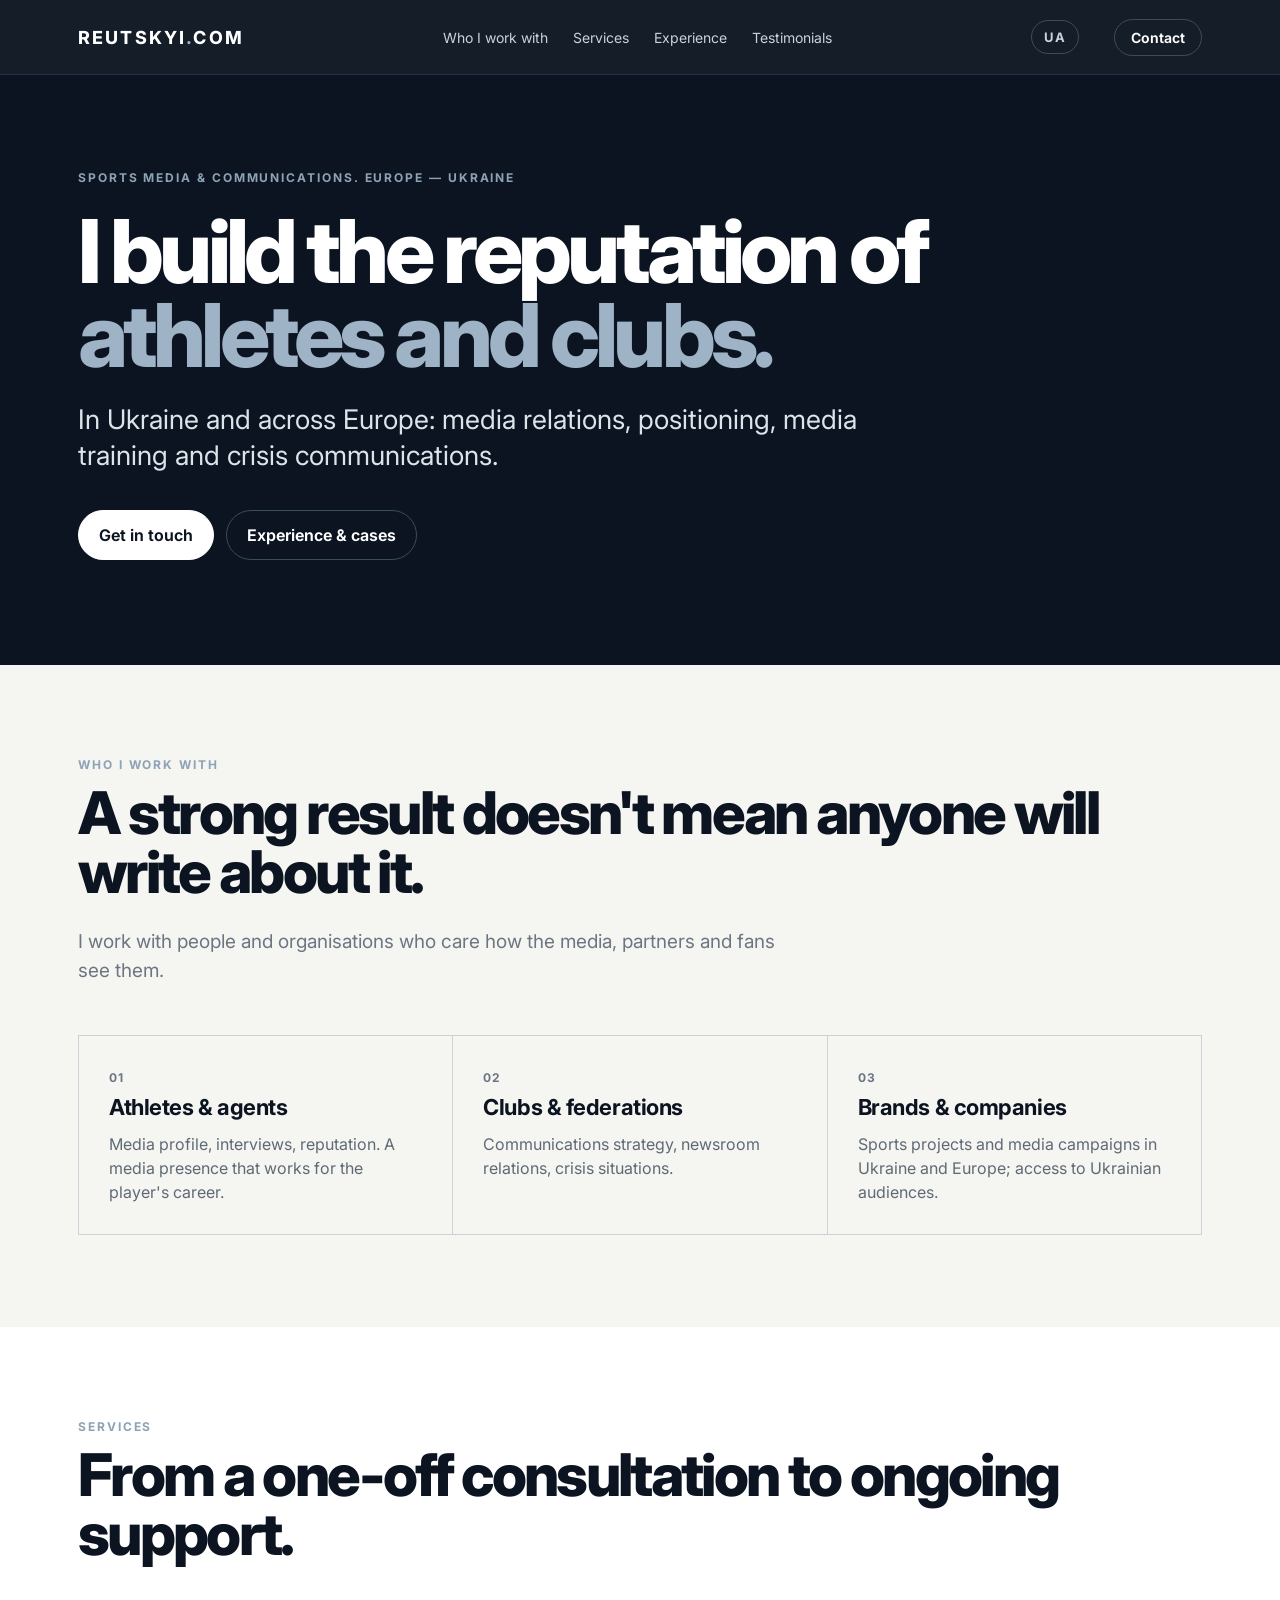
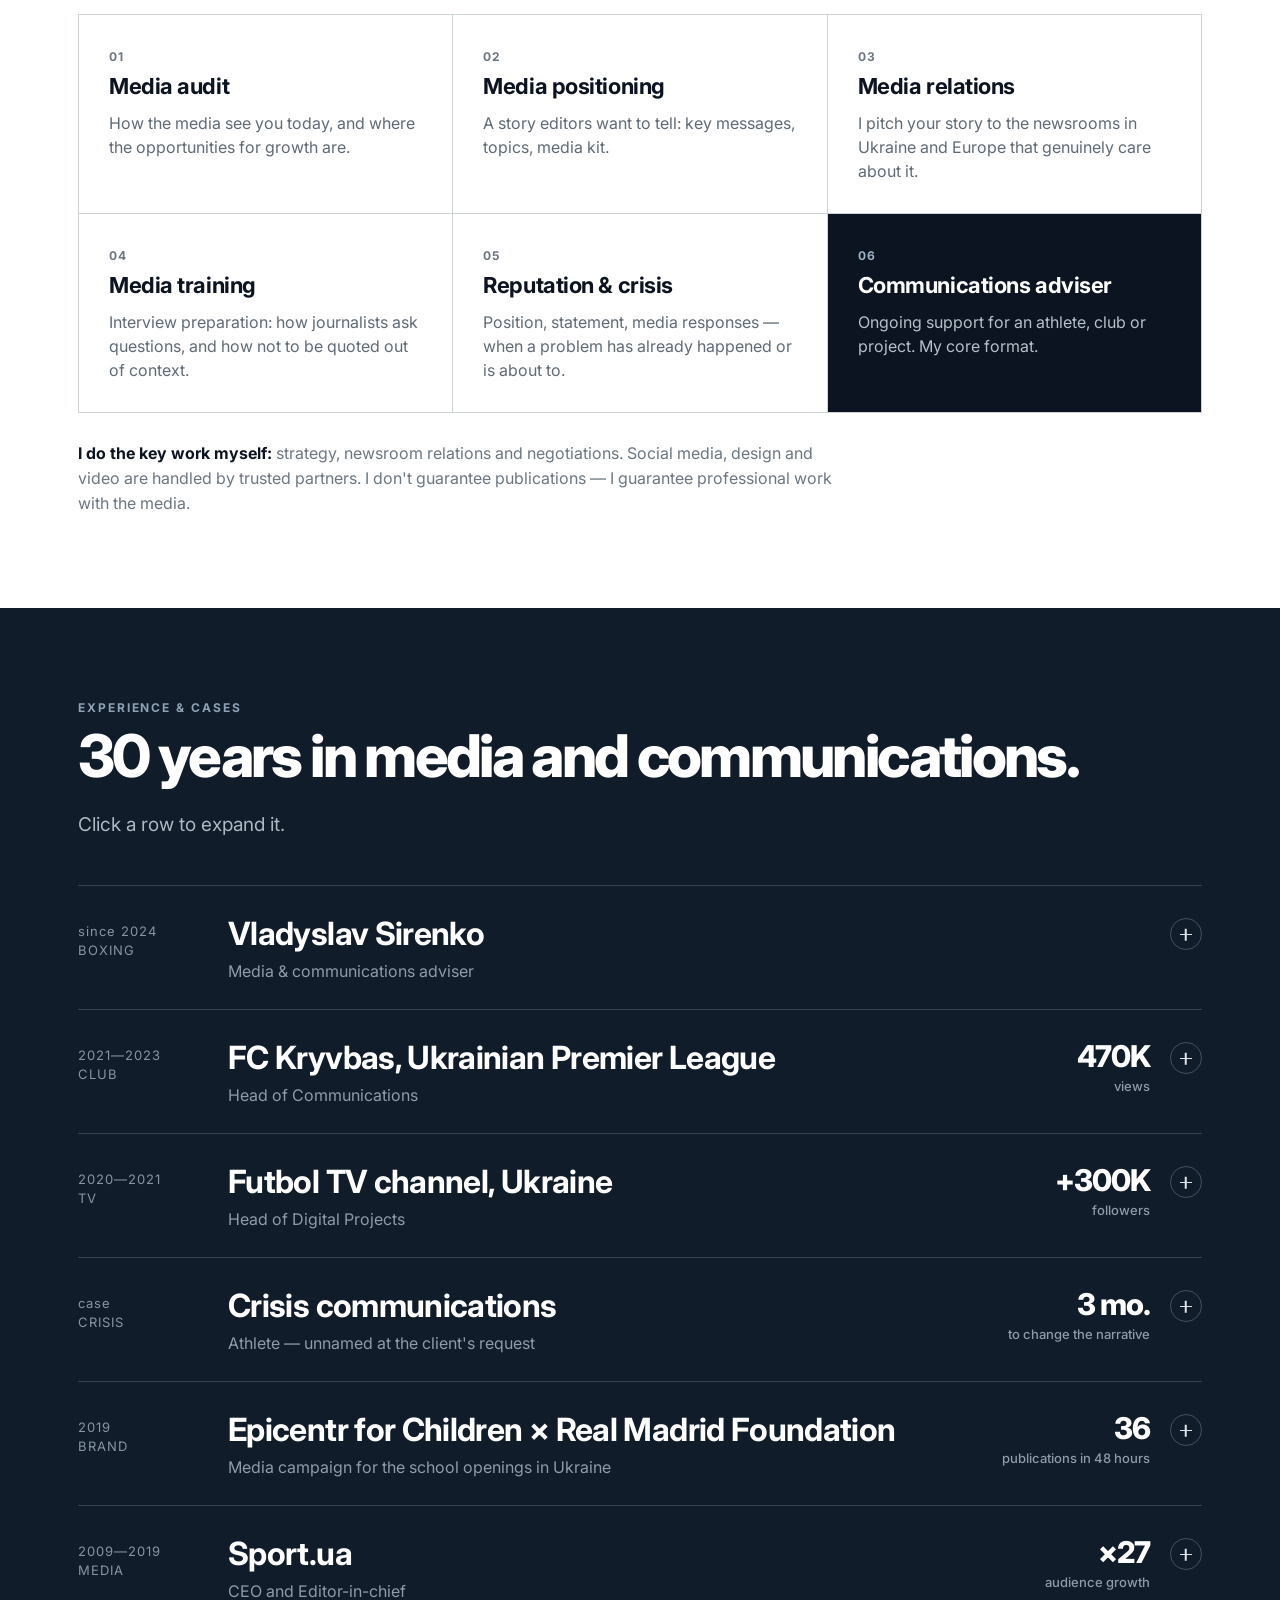
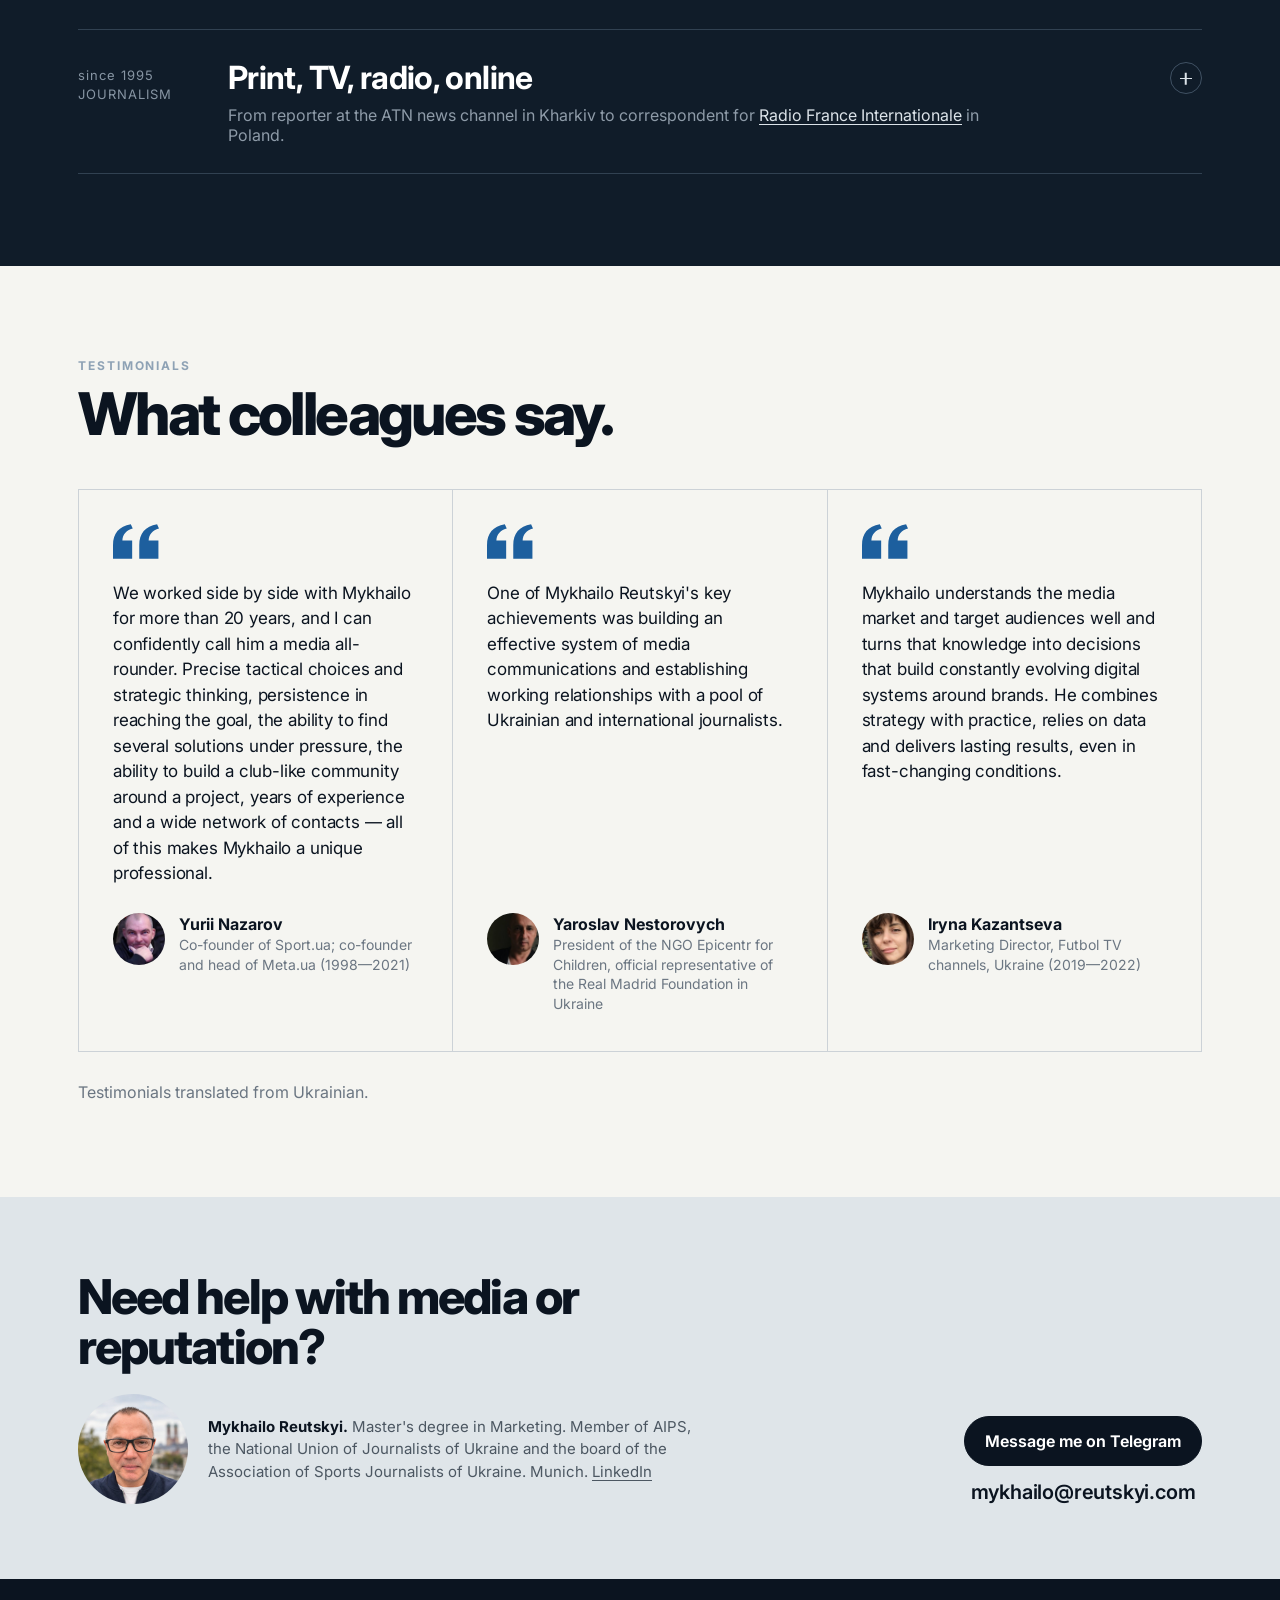
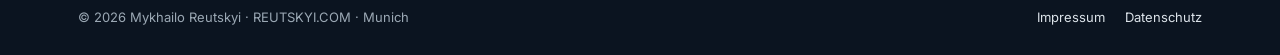
==== commit 230d684f: "Add files via upload" ====
--- a/en/index.html
+++ b/en/index.html
@@ -39,7 +39,7 @@
  "image": "https://reutskyi.com/photo.jpg",
  "jobTitle": "Sports communications and media consultant",
  "description": "Sports communications and media between Ukraine and Europe: media audits, positioning, media relations, media training, reputation and crisis communications.",
- "email": "mailto:m.reutskyi@web.de",
+ "email": "mailto:mykhailo@reutskyi.com",
  "address": {
   "@type": "PostalAddress",
   "addressLocality": "Munich",
@@ -237,7 +237,7 @@
     </div>
     <div class="contact">
       <div class="cbtns"><a class="btn primary dark" href="https://t.me/metarem" target="_blank" rel="noopener">Message me on Telegram</a></div>
-      <p class="mail">m.reutskyi@web.de</p>
+      <p class="mail">mykhailo@reutskyi.com</p>
     </div>
   </div>
 </section>
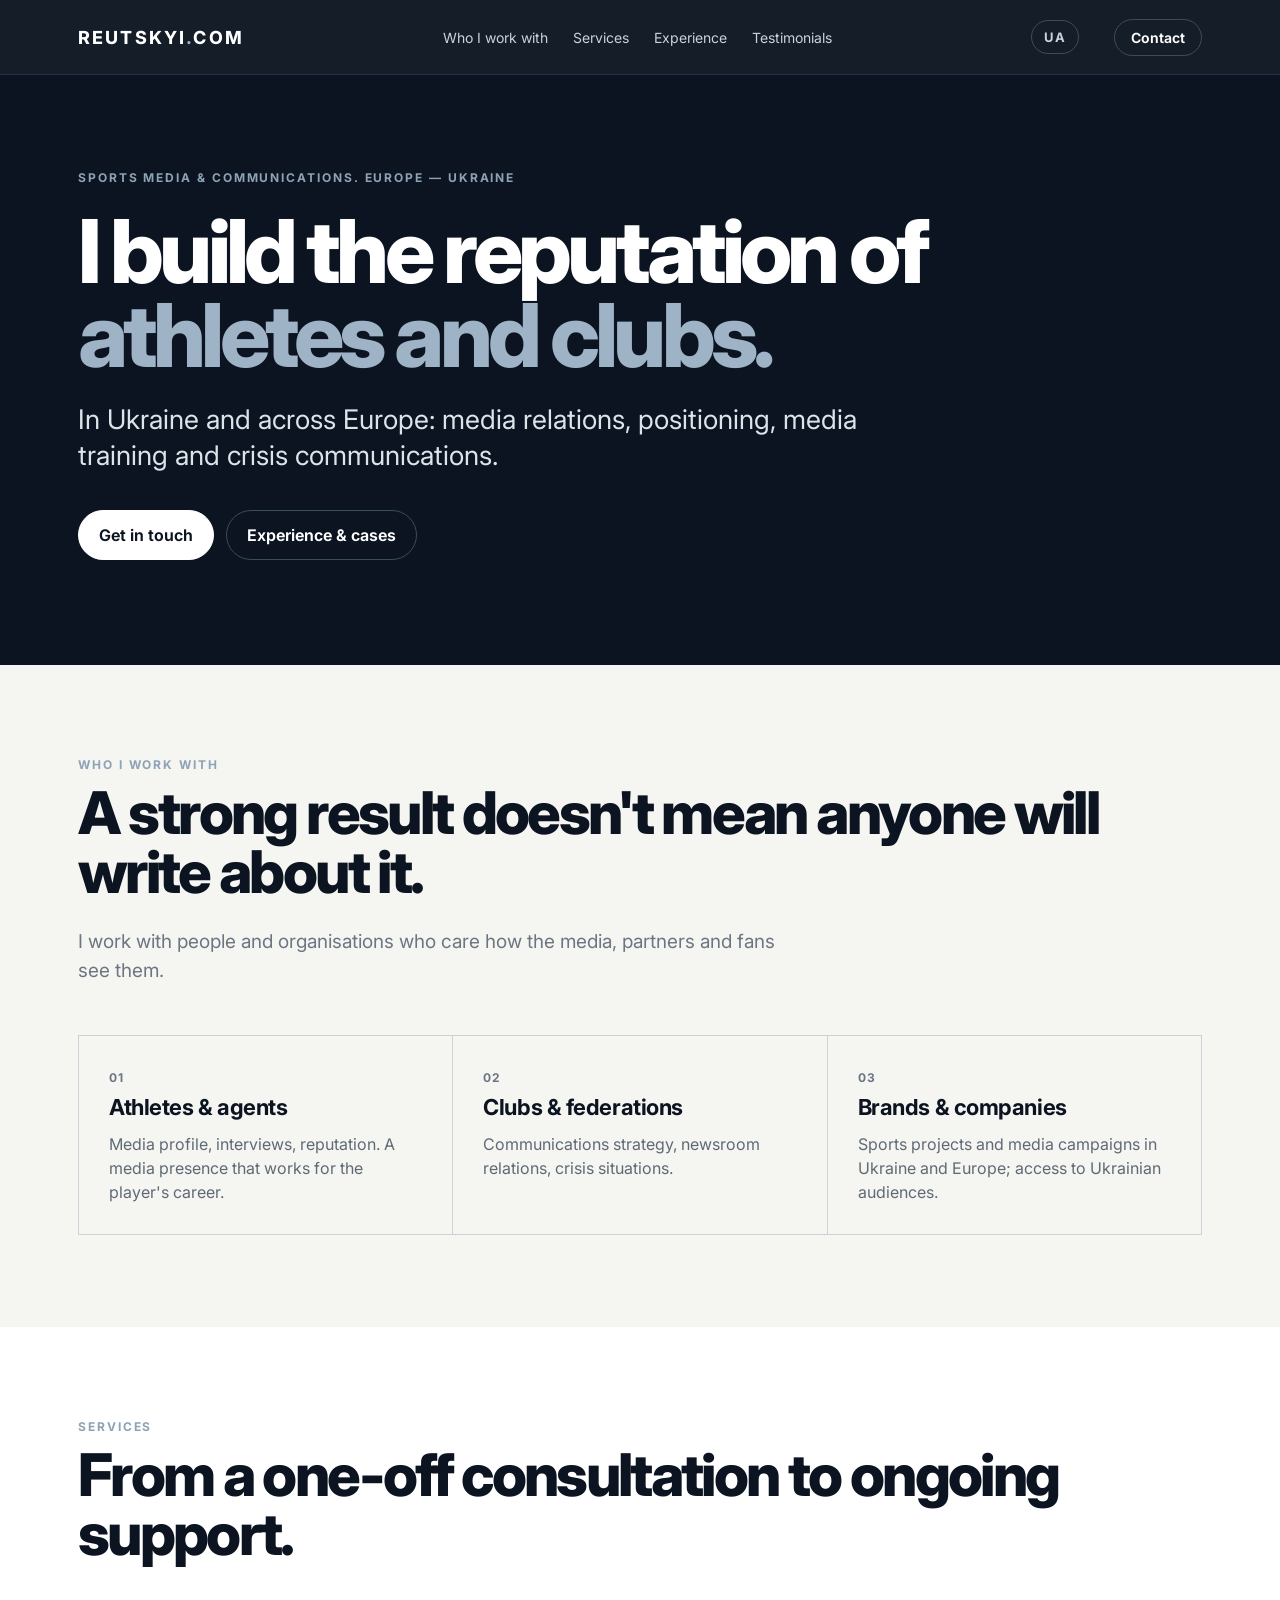
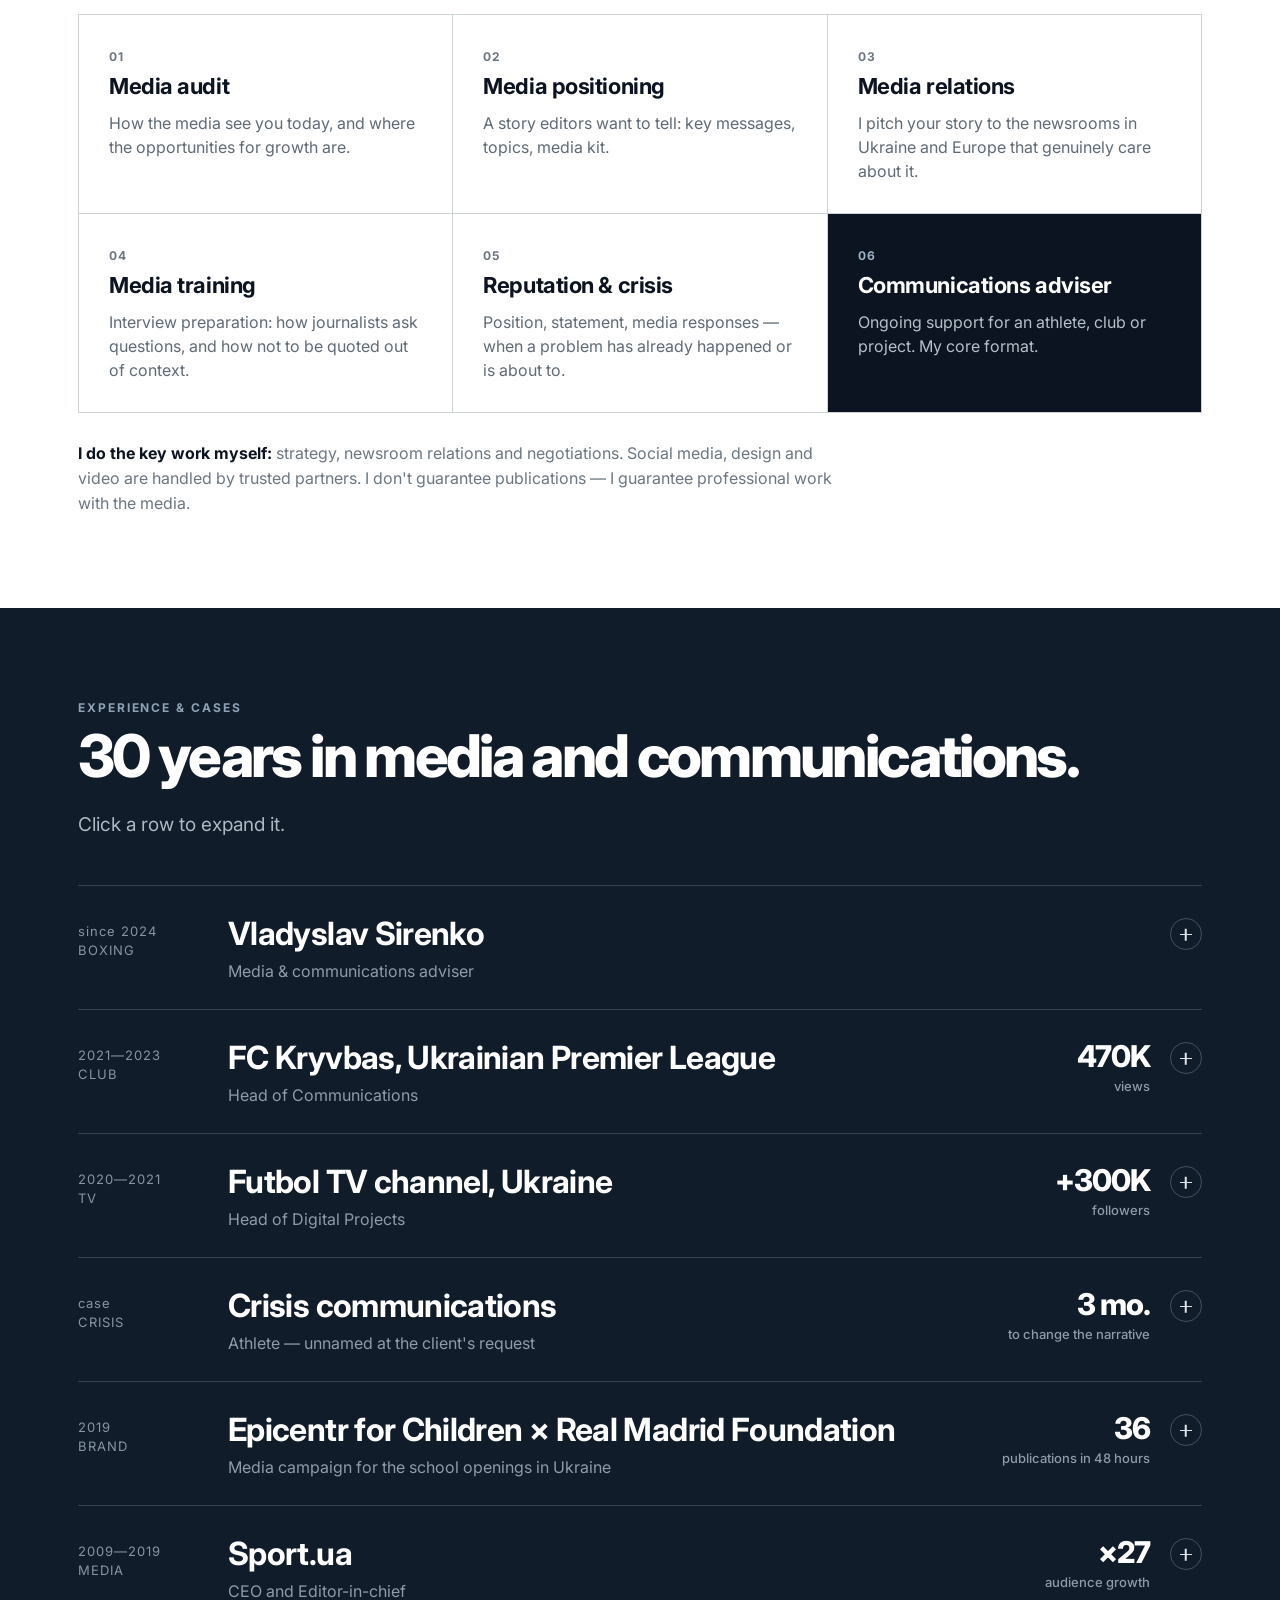
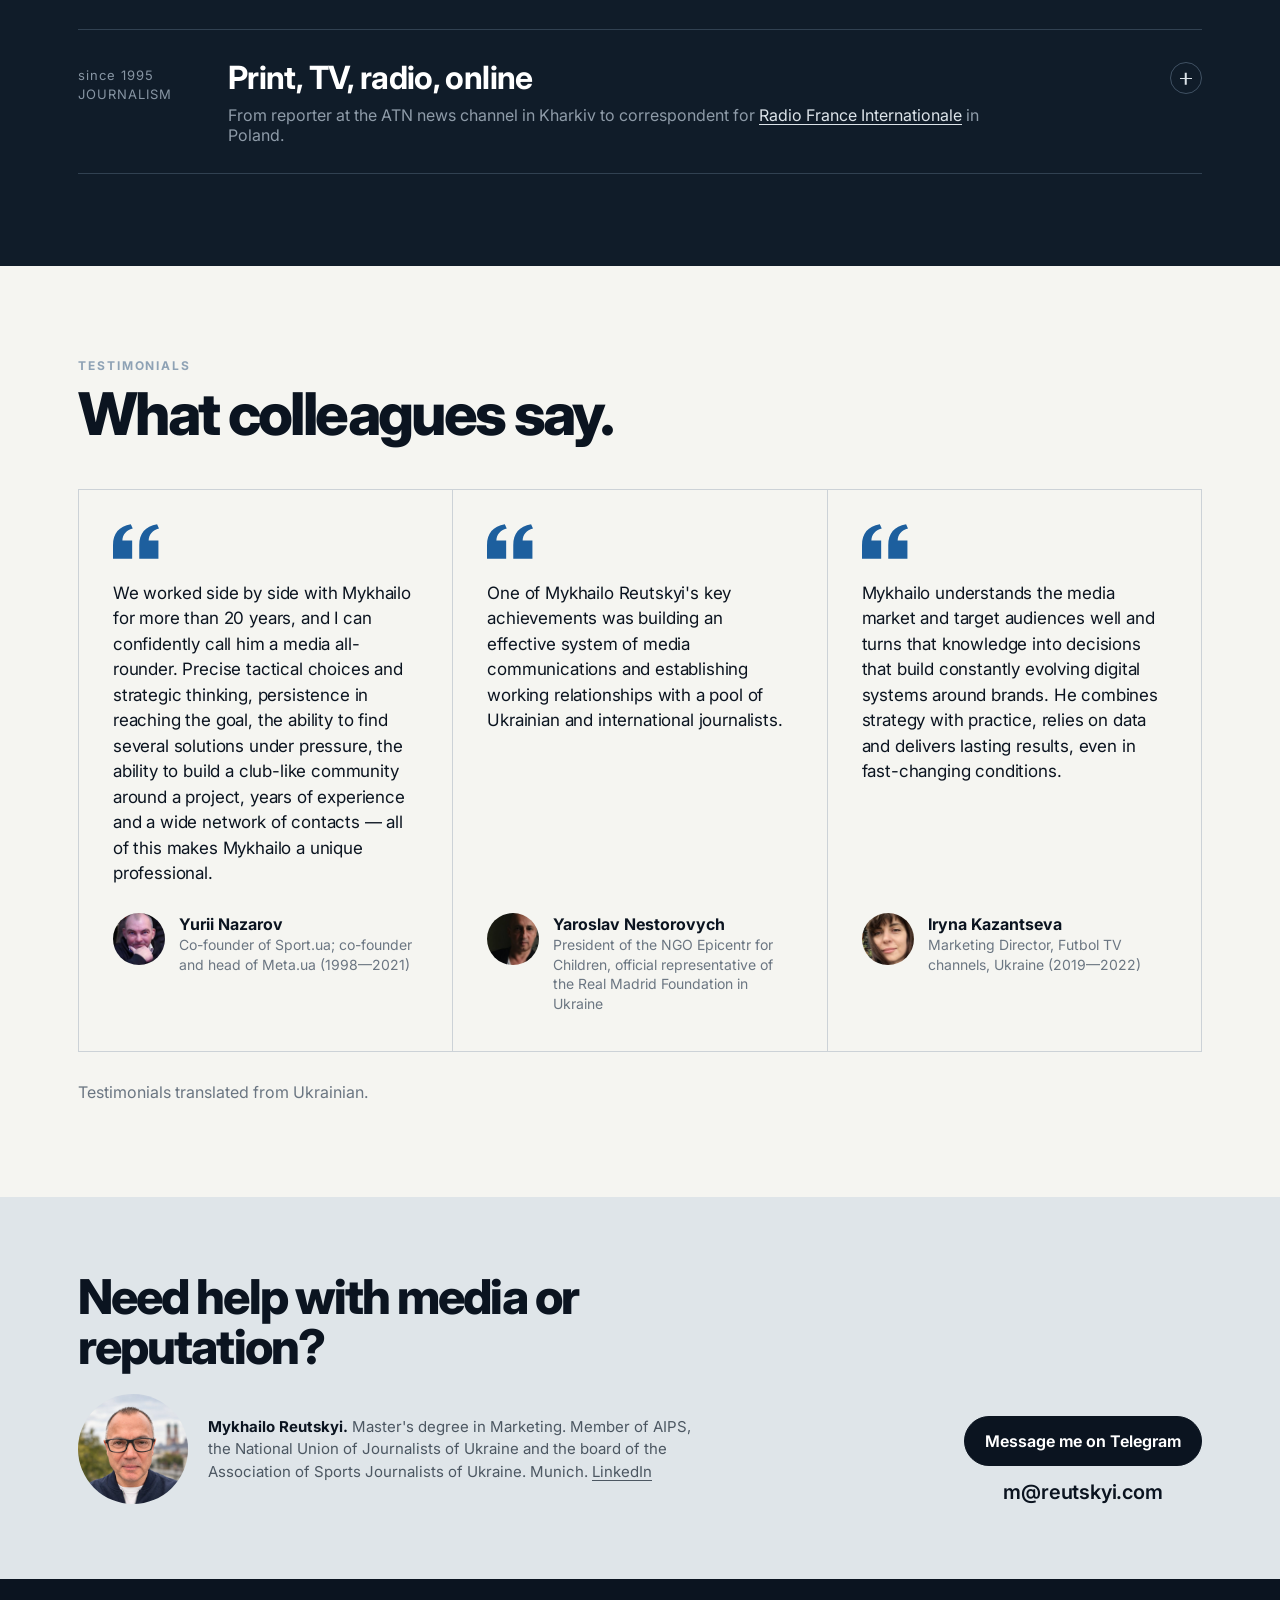
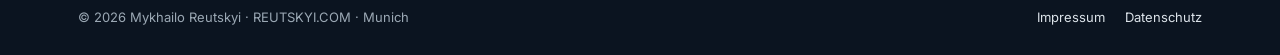
==== commit c8ff48db: "Add files via upload" ====
--- a/en/index.html
+++ b/en/index.html
@@ -39,7 +39,7 @@
  "image": "https://reutskyi.com/photo.jpg",
  "jobTitle": "Sports communications and media consultant",
  "description": "Sports communications and media between Ukraine and Europe: media audits, positioning, media relations, media training, reputation and crisis communications.",
- "email": "mailto:mykhailo@reutskyi.com",
+ "email": "mailto:m@reutskyi.com",
  "address": {
   "@type": "PostalAddress",
   "addressLocality": "Munich",
@@ -237,7 +237,7 @@
     </div>
     <div class="contact">
       <div class="cbtns"><a class="btn primary dark" href="https://t.me/metarem" target="_blank" rel="noopener">Message me on Telegram</a></div>
-      <p class="mail">mykhailo@reutskyi.com</p>
+      <p class="mail">m@reutskyi.com</p>
     </div>
   </div>
 </section>
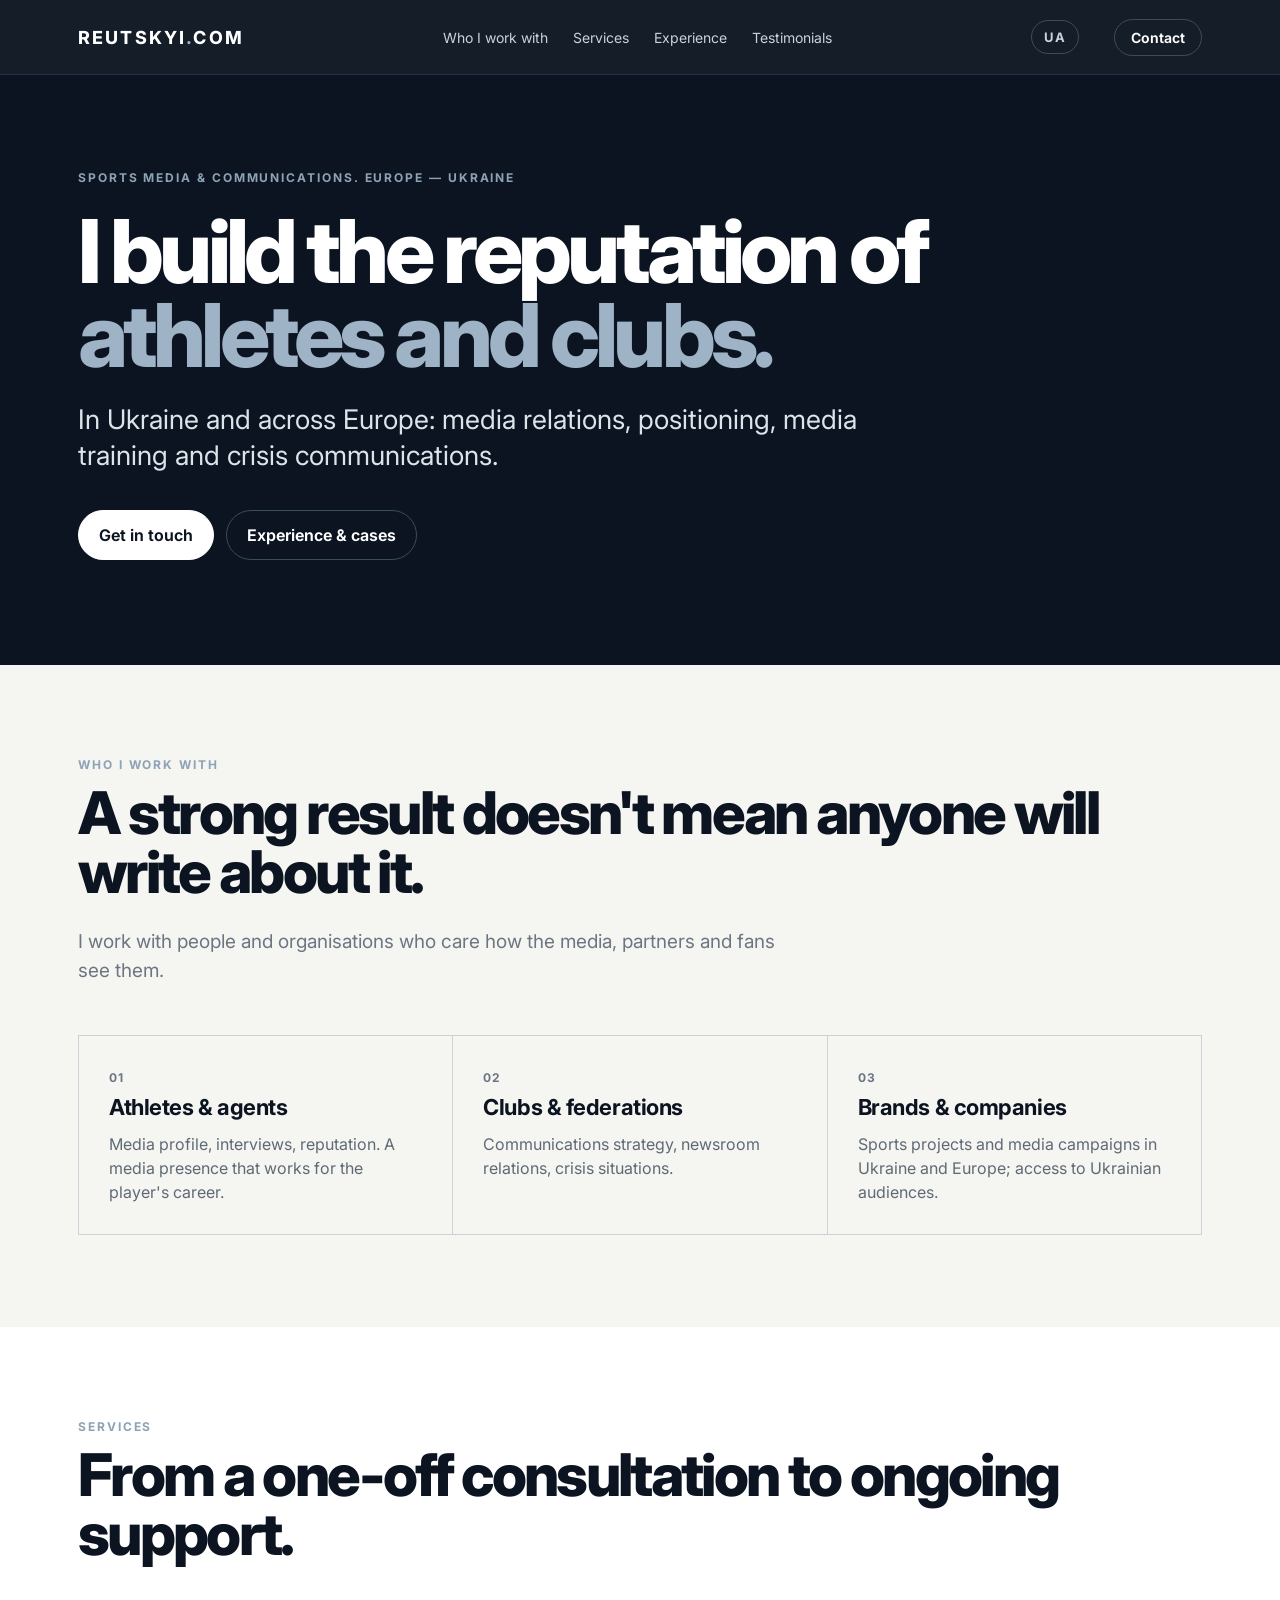
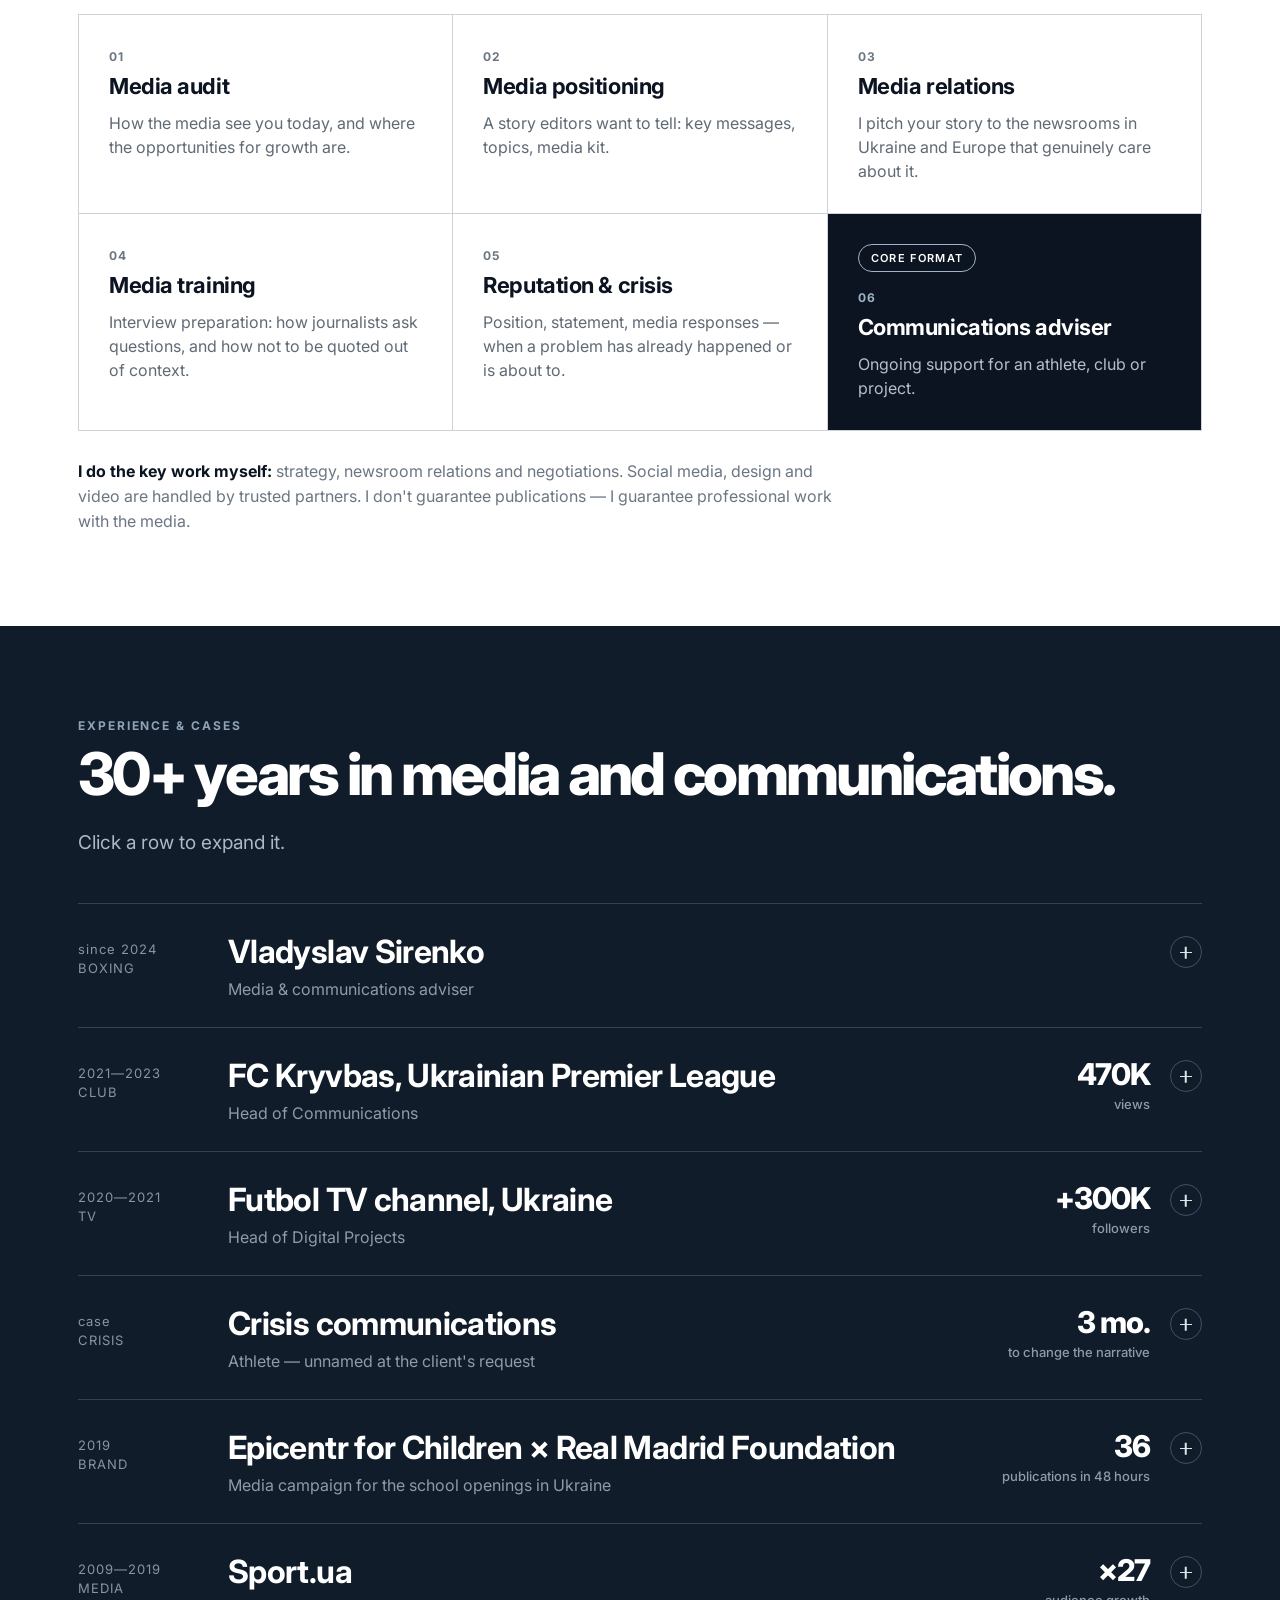
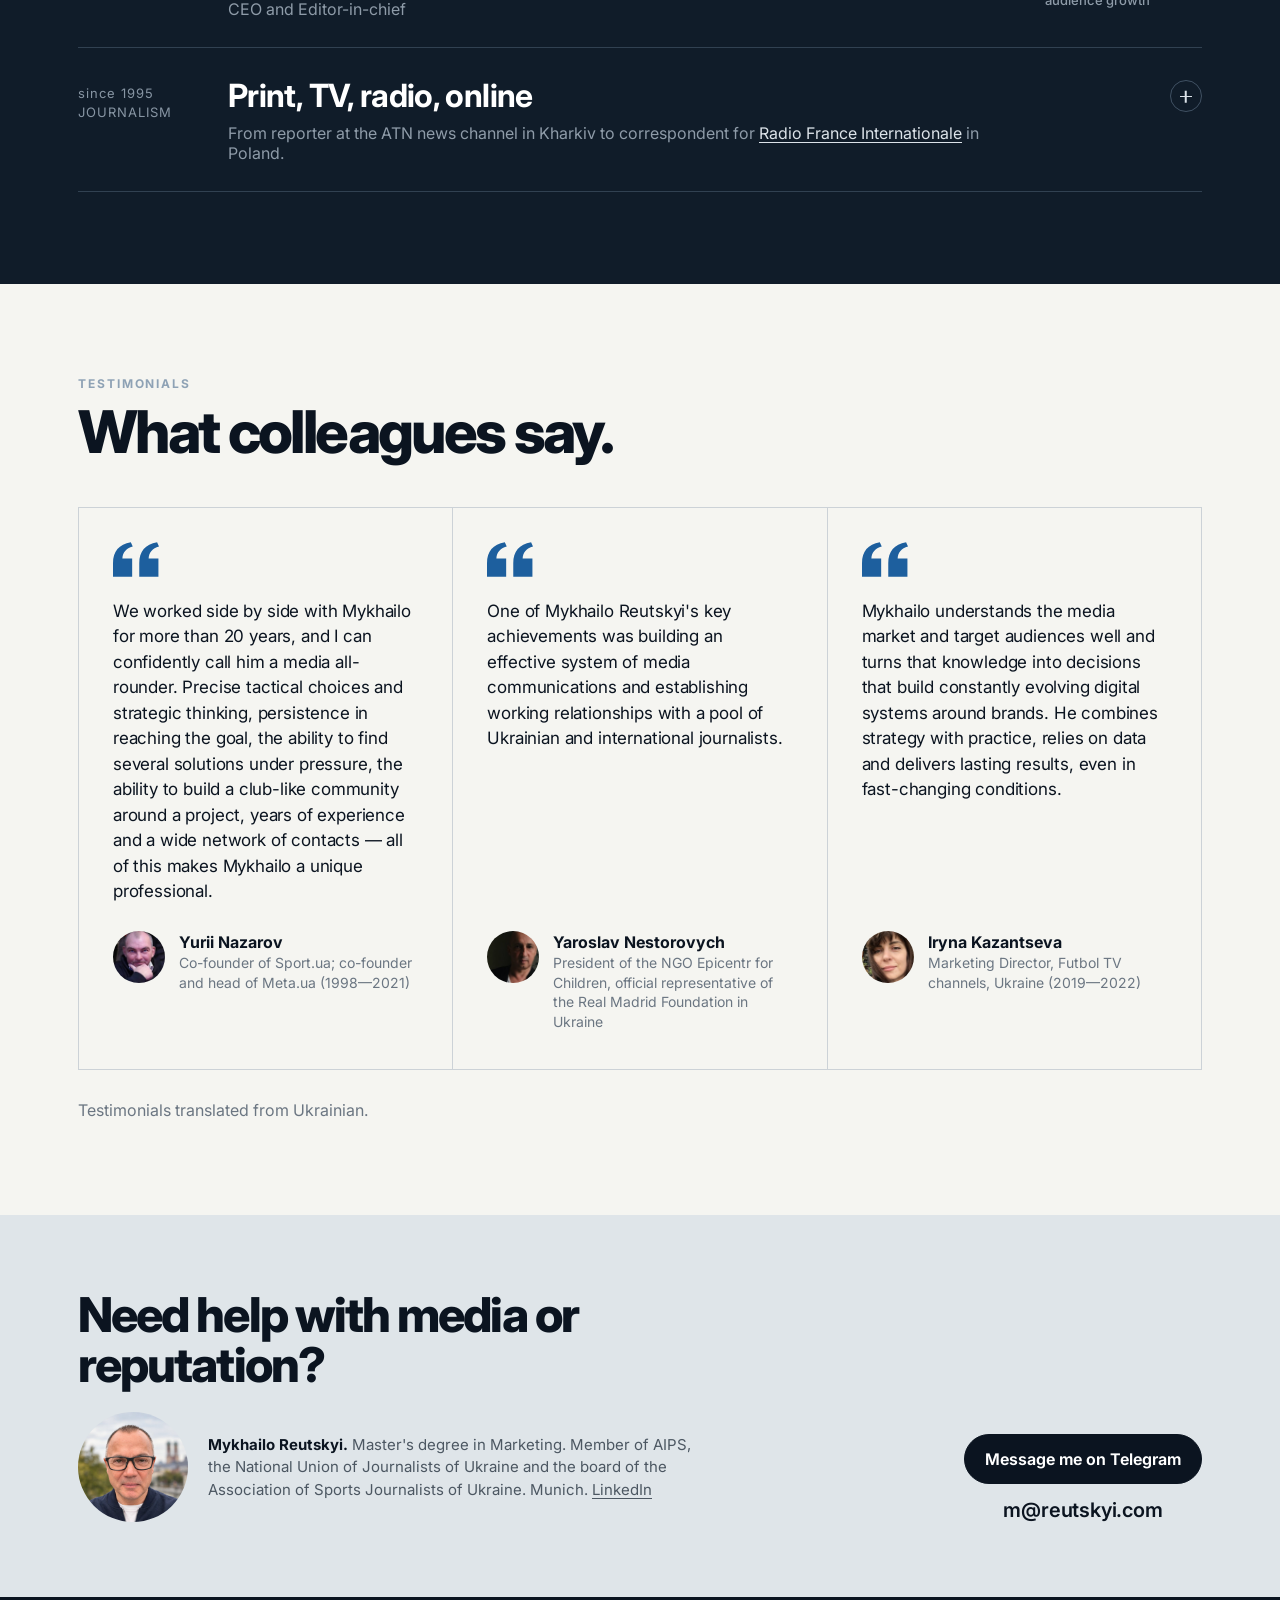
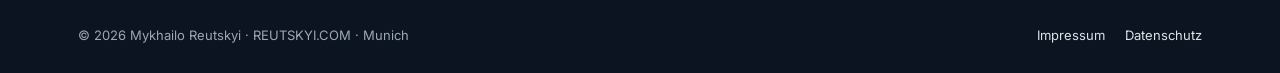
==== commit 68ae3609: "Add files via upload" ====
--- a/en/index.html
+++ b/en/index.html
@@ -20,7 +20,7 @@
 <meta property="og:image:height" content="630">
 <meta property="og:image" content="https://reutskyi.com/og-en.jpg">
 <link rel="preload" href="/inter.woff2" as="font" type="font/woff2" crossorigin>
-<link rel="stylesheet" href="/site.css?v=20261007">
+<link rel="stylesheet" href="/site.css?v=20261016">
 <meta name="theme-color" content="#0b1420">
 <link rel="icon" href="/favicon.ico" sizes="48x48">
 <link rel="icon" type="image/png" href="/favicon-192.png" sizes="192x192">
@@ -125,7 +125,7 @@
       <div class="cell"><b>03</b><h3>Media relations</h3><p>I pitch your story to the newsrooms in Ukraine and Europe that genuinely care about it.</p></div>
       <div class="cell"><b>04</b><h3>Media training</h3><p>Interview preparation: how journalists ask questions, and how not to be quoted out of context.</p></div>
       <div class="cell"><b>05</b><h3>Reputation &amp; crisis</h3><p>Position, statement, media responses — when a problem has already happened or is about to.</p></div>
-      <div class="cell key"><b>06</b><h3>Communications adviser</h3><p>Ongoing support for an athlete, club or project. My core format.</p></div>
+      <div class="cell key"><span class="badge">Core format</span><b>06</b><h3>Communications adviser</h3><p>Ongoing support for an athlete, club or project.</p></div>
     </div>
     <p class="note"><strong>I do the key work myself:</strong> strategy, newsroom relations and negotiations. Social media, design and video are handled by trusted partners. I don't guarantee publications — I guarantee professional work with the media.</p>
   </div>
@@ -134,7 +134,7 @@
 <section class="section dark" id="cases">
   <div class="wrap">
     <p class="eyebrow">Experience &amp; cases</p>
-    <h2>30 years in media and communications.</h2>
+    <h2>30+ years in media and communications.</h2>
     <p class="intro">Click a row to expand it.</p>
     <div class="cases">
       <details class="case">
--- a/site.css
+++ b/site.css
@@ -134,3 +134,6 @@
 .review .avatar{width:52px;height:52px;border-radius:50%;flex:none;display:grid;place-items:center;background:#0b1420;color:#fff;font-weight:700;font-size:16px;letter-spacing:.02em}
 @media(min-width:1101px){.reviews{grid-template-columns:repeat(3,1fr)}.review blockquote{font-size:17px}}
 @media(min-width:1101px){.review figcaption{min-height:104px}}
+
+
+.cell.key .badge{display:table;margin:0 0 14px;border:1px solid #9fb3c6;border-radius:999px;color:#fff;font-size:11px;font-weight:600;letter-spacing:.12em;text-transform:uppercase;padding:6px 12px;white-space:nowrap}
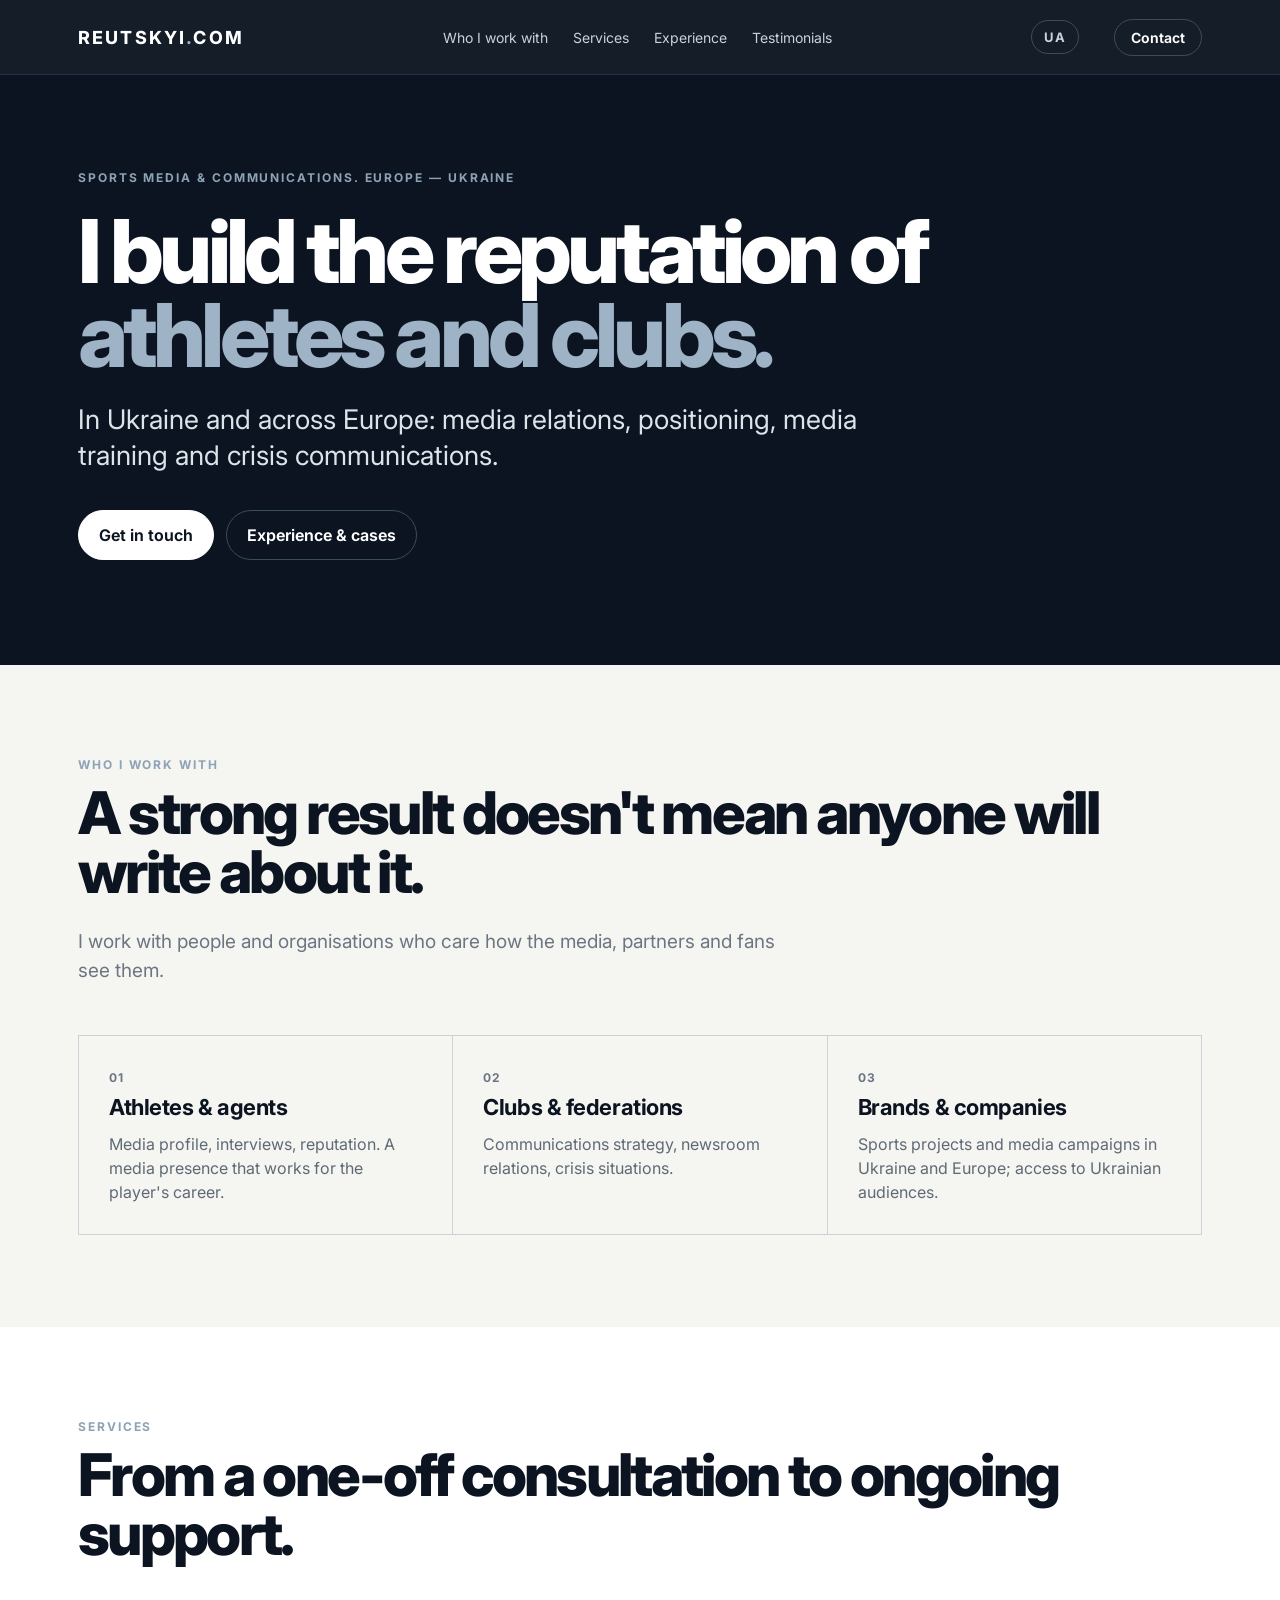
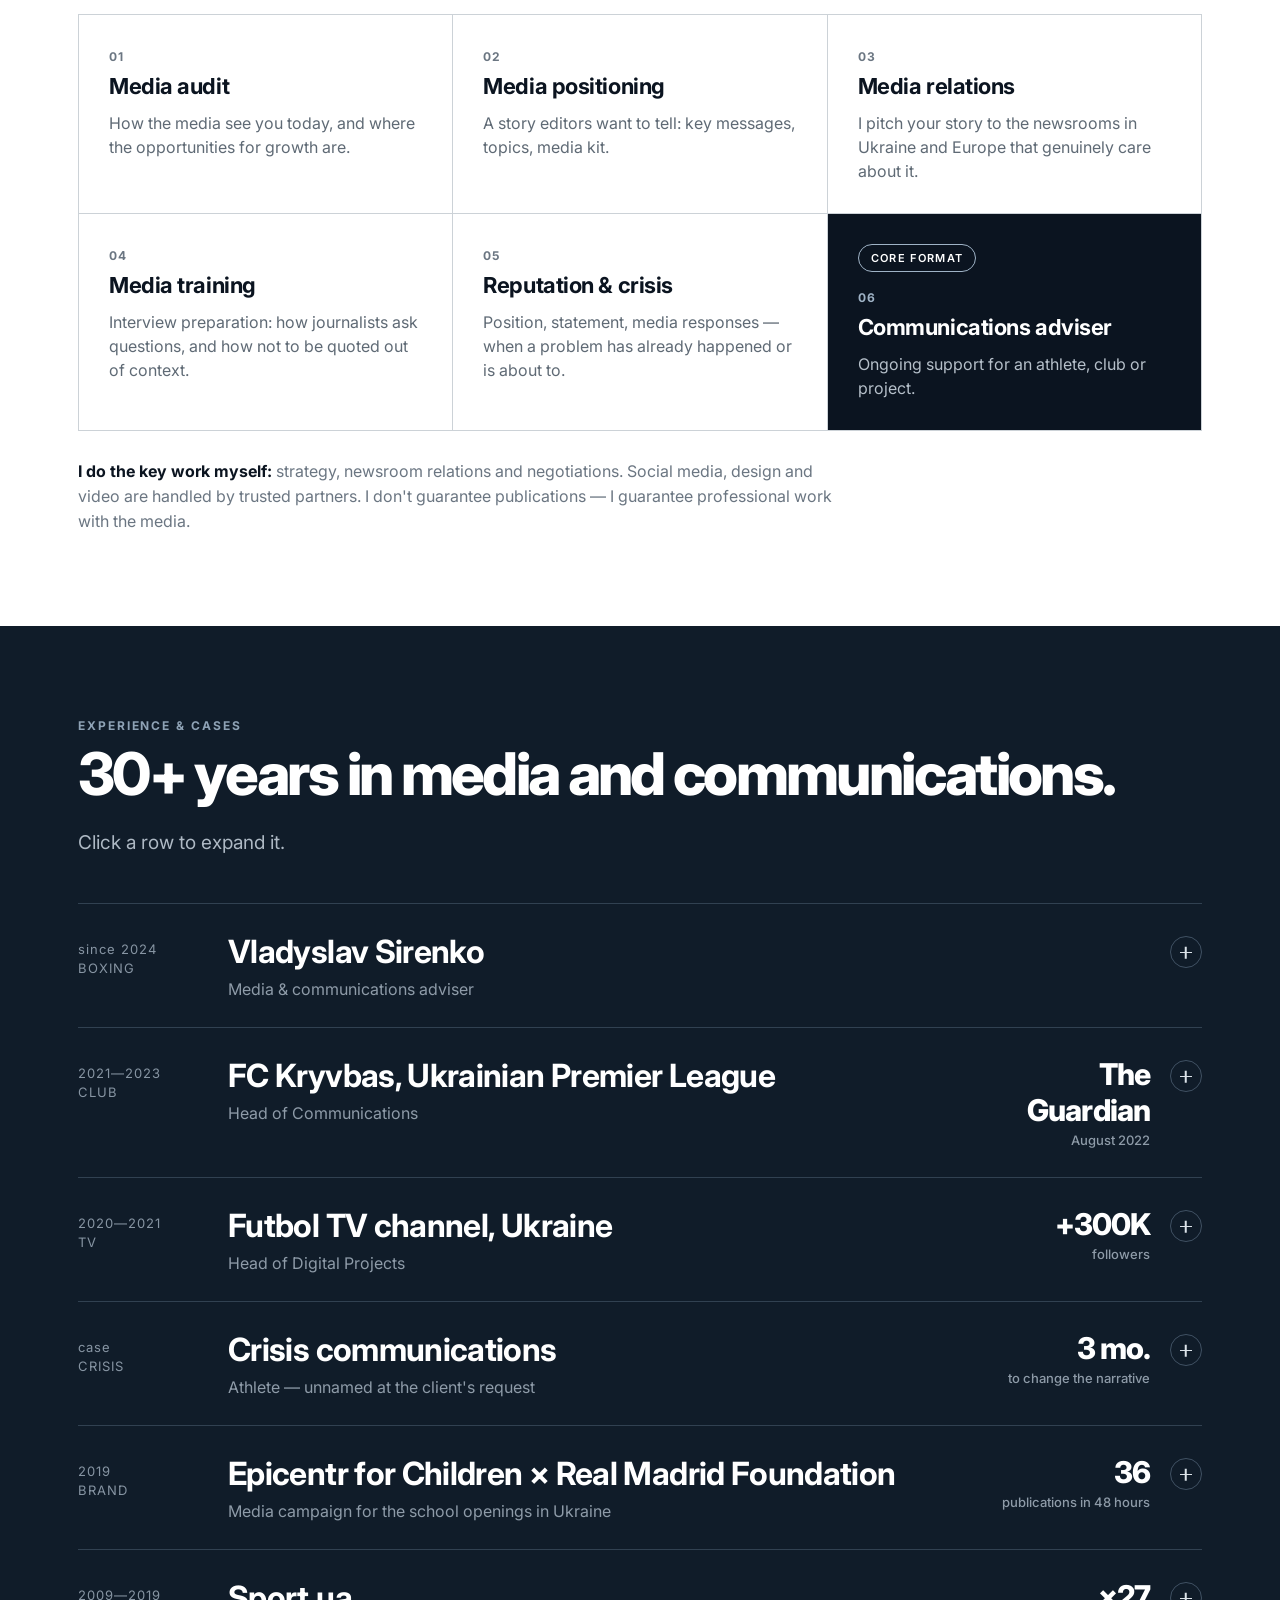
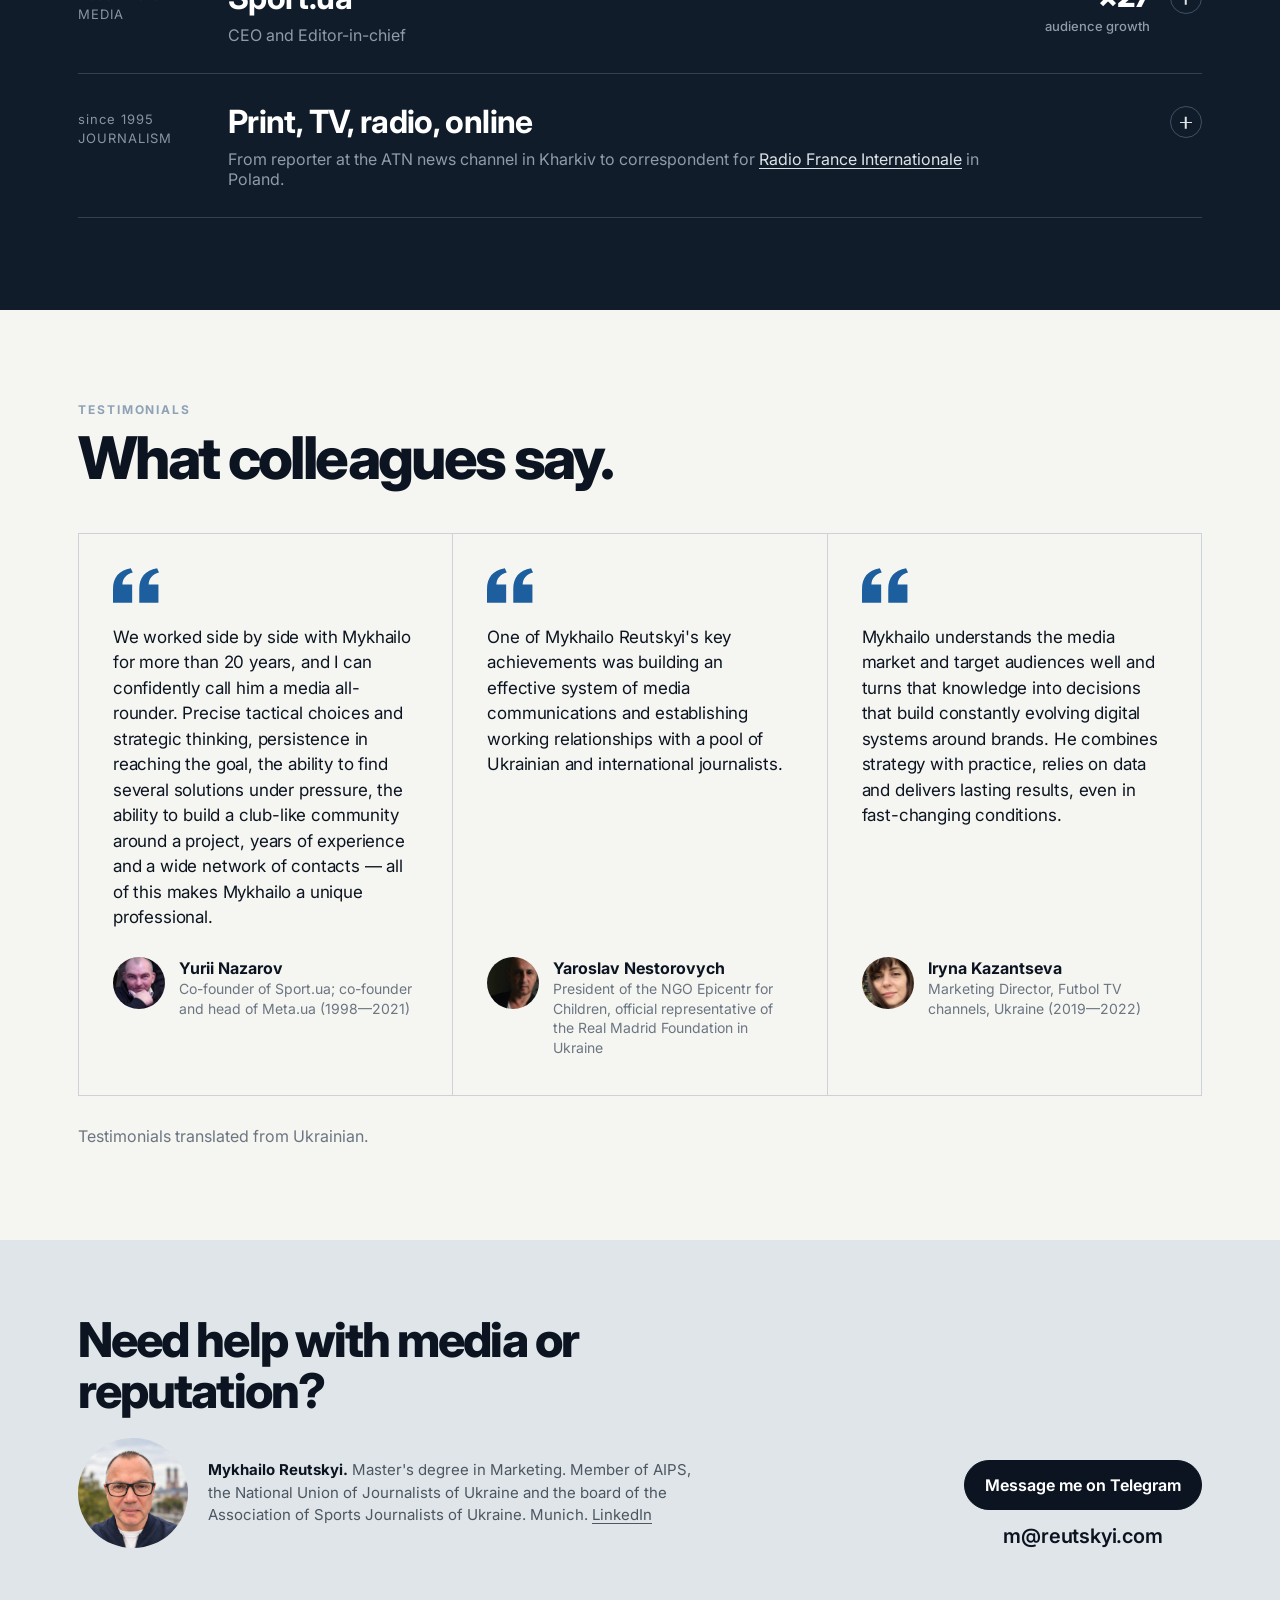
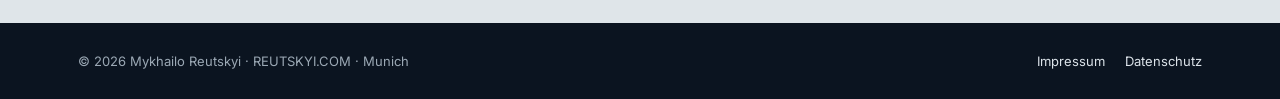
==== commit bac9f181: "Add files via upload" ====
--- a/en/index.html
+++ b/en/index.html
@@ -150,10 +150,10 @@
         <summary>
           <span class="case-num">2021—2023<br>CLUB</span>
           <div><h3>FC Kryvbas, Ukrainian Premier League</h3><p class="case-meta">Head of Communications</p></div>
-          <span class="case-value">470K<small>views</small></span>
-          <span class="tog" aria-hidden="true"></span>
-        </summary>
-        <div class="case-body one"><p>Club communications — from daily newsroom work, exclusives and press trips to crisis situations; working with bloggers and international media.</p><p>Journalists and creators came to Kryvyi Rih to write and film about the club: <a href="https://www.theguardian.com/football/2022/aug/21/ukraine-fc-kryvbas-ignore-nearby-shells-as-new-season-looms" target="_blank" rel="noopener">The Guardian</a>, <a href="https://www.instagram.com/zoryalondonsk/" target="_blank" rel="noopener">Zorya Londonsk</a>, the YouTube shows <a href="https://www.youtube.com/watch?v=FBmzEO41YpI" target="_blank" rel="noopener">Bombardyr</a> and <a href="https://www.youtube.com/watch?v=1__1Q5OuF3I" target="_blank" rel="noopener">Trendets</a>, and others. The two films drew <strong>more than 470,000 views</strong>.</p></div>
+          <span class="case-value">The Guardian<small>August 2022</small></span>
+          <span class="tog" aria-hidden="true"></span>
+        </summary>
+        <div class="case-body one"><p>Responsible for the club's media relations, including the first season of the full-scale war: newsroom relations, exclusives, crisis situations, international press.</p><p>Organised media trips to Kryvyi Rih for journalists and creators: interviews, access to the squad and coaching staff, film crews working on site. Results included a report in <a href="https://www.theguardian.com/football/2022/aug/21/ukraine-fc-kryvbas-ignore-nearby-shells-as-new-season-looms" target="_blank" rel="noopener">The Guardian</a> (August 2022), pieces by <a href="https://www.instagram.com/zoryalondonsk/" target="_blank" rel="noopener">Zorya Londonsk</a>, and films by the YouTube shows <a href="https://www.youtube.com/watch?v=FBmzEO41YpI" target="_blank" rel="noopener">Bombardyr</a> and <a href="https://www.youtube.com/watch?v=1__1Q5OuF3I" target="_blank" rel="noopener">Trendets</a>, which together drew <strong>more than 470,000 views</strong>.</p></div>
       </details>
       <details class="case">
         <summary>
